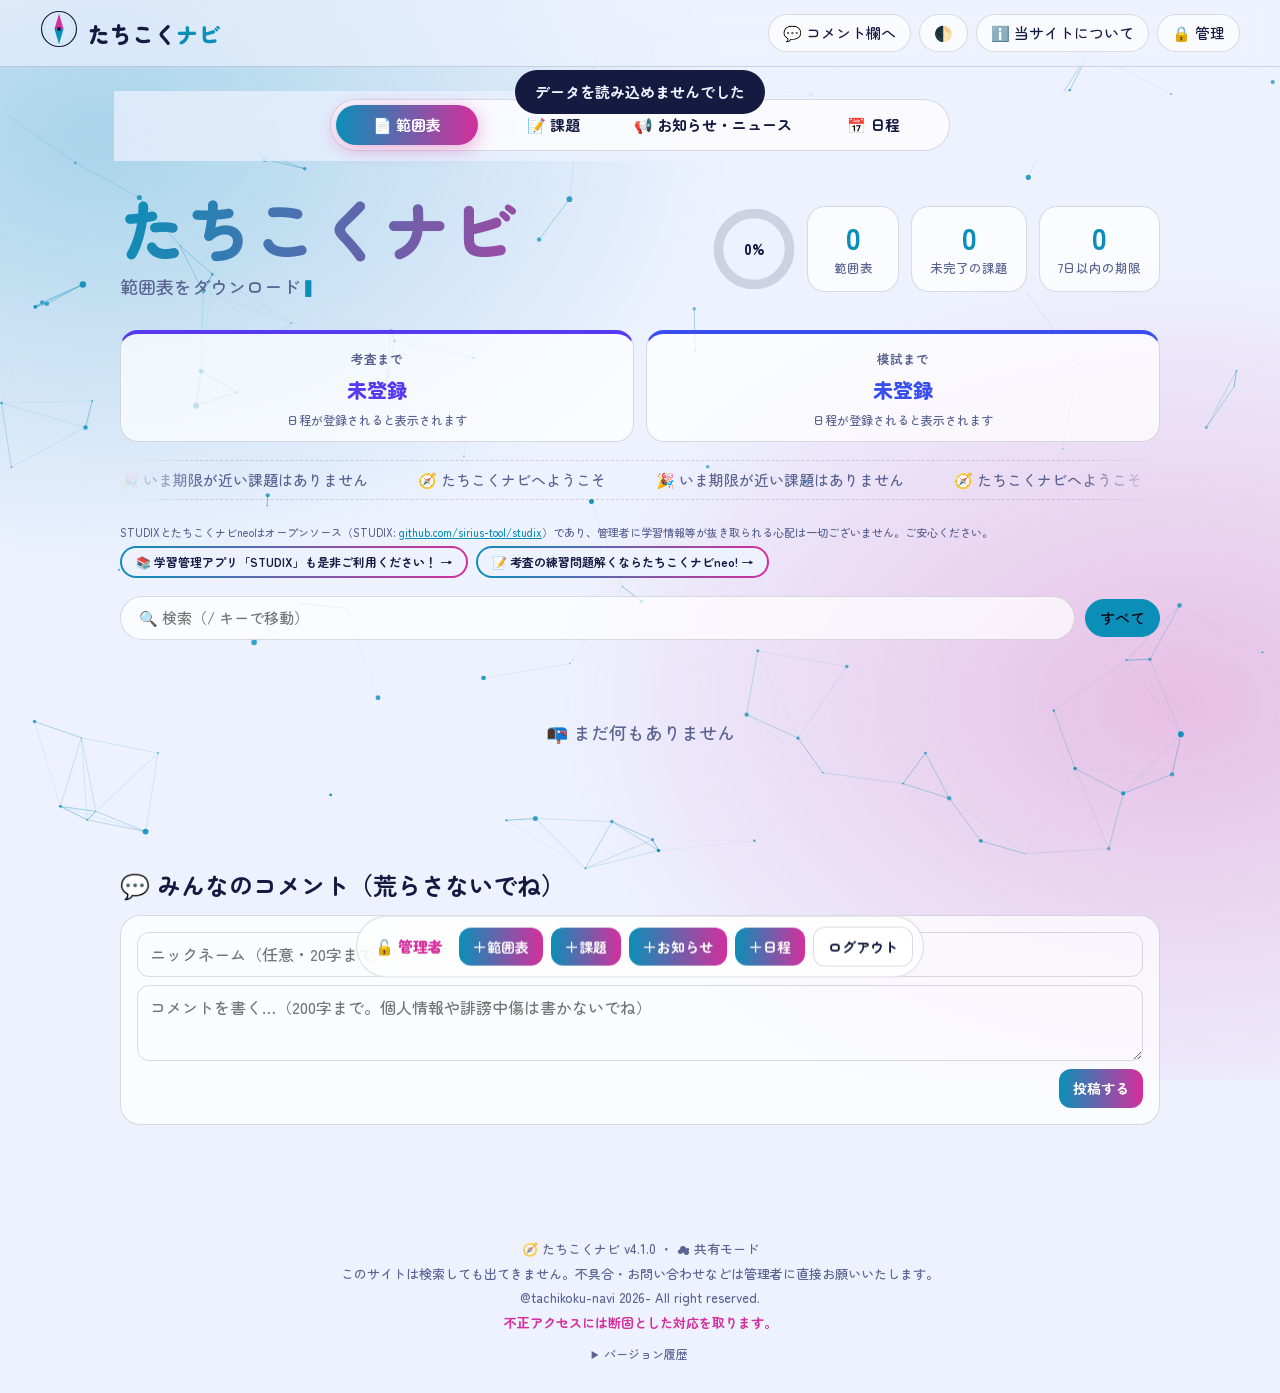
==== index.html @ 257b0177 "Enhance comment section with anti-spam functionality Updated comment section to include anti-spam fe" ====
<!DOCTYPE html>
<html lang="ja">
<head>
<meta charset="utf-8">
<meta name="viewport" content="width=device-width, initial-scale=1, viewport-fit=cover">
<title>たちこくナビ</title>
<meta name="robots" content="noindex,nofollow">
<link rel="icon" type="image/svg+xml" href="data:image/svg+xml,%3Csvg xmlns='http://www.w3.org/2000/svg' viewBox='0 0 100 100'%3E%3Crect width='100' height='100' rx='22' fill='%23060a1e'/%3E%3Ccircle cx='50' cy='50' r='34' fill='none' stroke='%235ee7ff' stroke-width='6'/%3E%3Cpath d='M50 16L63 50H37Z' fill='%23ff6bd6'/%3E%3Cpath d='M50 84L63 50H37Z' fill='%235ee7ff'/%3E%3Ccircle cx='50' cy='50' r='5' fill='%23ffffff'/%3E%3C/svg%3E">
<link rel="preconnect" href="https://fonts.googleapis.com">
<link rel="stylesheet" href="https://fonts.googleapis.com/css2?family=Zen+Maru+Gothic:wght@500;700;900&display=swap">
<style>
*{box-sizing:border-box;margin:0}
:root{--bg:#eef2ff;--fg:#151a40;--mut:#5a6392;--card:rgba(255,255,255,.72);--bd:rgba(21,26,64,.15);--a:#0b8fb8;--b:#d42f9c;--c:#b57d00;box-sizing:border-box;padding-top:env(safe-area-inset-top,0px);padding-bottom:env(safe-area-inset-bottom,0px)}
@media(prefers-color-scheme:dark){:root:not([data-theme="light"]){--bg:#060a1e;--fg:#e9edff;--mut:#9aa5d4;--card:rgba(255,255,255,.07);--bd:rgba(255,255,255,.15);--a:#5ee7ff;--b:#ff6bd6;--c:#ffd36b}}
:root[data-theme="dark"]{--bg:#060a1e;--fg:#e9edff;--mut:#9aa5d4;--card:rgba(255,255,255,.07);--bd:rgba(255,255,255,.15);--a:#5ee7ff;--b:#ff6bd6;--c:#ffd36b}
html{scroll-padding-top:env(safe-area-inset-top,0px);scroll-behavior:smooth}
body{background:var(--bg);color:var(--fg);font:500 15px/1.6 "Zen Maru Gothic","Hiragino Maru Gothic ProN","Yu Gothic",Meiryo,sans-serif;overflow-x:hidden}
body::before{content:"";position:fixed;inset:0 0 auto;height:env(safe-area-inset-top,0px);z-index:40;background:var(--bg)}
#bg{position:fixed;inset:0;z-index:-1;pointer-events:none}
.au{position:fixed;inset:-20%;z-index:-2;background:radial-gradient(35% 35% at 20% 25%,color-mix(in srgb,var(--a) 30%,transparent),transparent),radial-gradient(35% 35% at 80% 70%,color-mix(in srgb,var(--b) 26%,transparent),transparent);animation:au 20s ease-in-out infinite alternate}
@keyframes au{to{transform:rotate(25deg) scale(1.2)}}
.rb main,.rb .au,.rb #bg{animation:hr 3s linear infinite}
@keyframes hr{to{filter:hue-rotate(360deg)}}
#splash{position:fixed;inset:0;z-index:99;background:var(--bg);display:grid;place-content:center;justify-items:center;gap:12px;transition:transform .9s cubic-bezier(.7,0,.2,1),opacity .9s}
#splash.out{transform:translateY(-100%);opacity:0}
#splash svg{width:110px;animation:sp 2.4s ease-in-out infinite}
@keyframes sp{50%{transform:rotate(200deg) scale(1.15)}}
#splash b{font-size:30px;letter-spacing:.2em;color:var(--a)}
svg .nb{fill:var(--b)}svg .na{fill:var(--a)}svg{color:var(--fg)}
.nd{transform-origin:50px 50px}
header{position:sticky;top:env(safe-area-inset-top,0px);z-index:30;display:flex;justify-content:space-between;align-items:center;padding:10px clamp(14px,4vw,40px);backdrop-filter:blur(14px);background:color-mix(in srgb,var(--bg) 60%,transparent);border-bottom:1px solid var(--bd)}
.logo{display:flex;align-items:center;gap:10px;font-size:22px;font-weight:900;cursor:pointer;user-select:none}
.logo svg{width:38px}.logo em{font-style:normal;color:var(--a)}
button{font:inherit;color:inherit;cursor:pointer}
.hb{display:flex;gap:8px}
.hb button,.tabs button,.chip{background:var(--card);border:1px solid var(--bd);border-radius:99px;padding:6px 14px;transition:.2s}
.hb button:hover,.chip:hover{transform:translateY(-2px);border-color:var(--a)}
main{max-width:1100px;margin:0 auto;padding:24px clamp(14px,4vw,30px) 80px}
.hero{display:grid;grid-template-columns:1fr auto;gap:24px;align-items:center;padding:30px 0 16px}
@media(max-width:720px){.hero{grid-template-columns:1fr}}
h1{font-size:clamp(34px,7vw,66px);line-height:1.1;font-weight:900;background:linear-gradient(100deg,var(--a),var(--b),var(--c),var(--a));background-size:300% 100%;-webkit-background-clip:text;background-clip:text;color:transparent;animation:sh 6s linear infinite}
@keyframes sh{to{background-position:-300% 0}}
.tw{min-height:2em;font-size:18px;color:var(--mut);margin-top:8px}
.tw::after{content:"▍";color:var(--a);animation:bl 1s steps(2) infinite}
@keyframes bl{50%{opacity:0}}
.stats{display:flex;gap:12px;align-items:center;flex-wrap:wrap}
.st{background:var(--card);border:1px solid var(--bd);border-radius:18px;padding:12px 18px;text-align:center;min-width:92px}
.st b{display:block;font-size:30px;line-height:1.2;color:var(--a)}.st small{color:var(--mut)}
.ring{position:relative;width:82px;height:82px}.ring svg{width:82px;transform:rotate(-90deg)}
.ring circle{fill:none;stroke-width:7;stroke-linecap:round}
.ring .t{stroke:var(--bd)}.ring .v{stroke:var(--b);stroke-dasharray:163.4;transition:stroke-dashoffset 1.2s}
.ring span{position:absolute;inset:0;display:grid;place-items:center;font-weight:900}
.tkw{overflow:hidden;border-block:1px dashed var(--bd);margin:12px 0 24px;mask:linear-gradient(90deg,transparent,#000 8%,#000 92%,transparent)}
.tk{display:flex;width:max-content;gap:50px;padding:7px 0;animation:mq 34s linear infinite;color:var(--mut)}
.tkw:hover .tk{animation-play-state:paused}
@keyframes mq{to{transform:translateX(-50%)}}
.tabs{position:relative;display:flex;width:100%;max-width:620px;gap:4px;padding:5px;background:var(--card);border:1px solid var(--bd);border-radius:99px}
.tabs button{border:0;background:none;position:relative;z-index:1;font-weight:700;flex:1;white-space:nowrap;padding:8px 6px}
.tabs button.on{color:#fff}
#ind{position:absolute;top:5px;bottom:5px;border-radius:99px;background:linear-gradient(90deg,var(--a),var(--b));transition:.4s cubic-bezier(.3,1.4,.5,1);box-shadow:0 4px 18px color-mix(in srgb,var(--b) 40%,transparent)}
.tools{display:flex;flex-wrap:wrap;gap:10px;align-items:center;margin:18px 0}
#q{flex:1 1 220px;background:var(--card);border:1px solid var(--bd);border-radius:99px;padding:9px 18px;color:var(--fg);font:inherit;outline:0}
#q:focus,input:focus,select:focus,textarea:focus{border-color:var(--a);box-shadow:0 0 0 3px color-mix(in srgb,var(--a) 25%,transparent)}
.chip.on{background:var(--a);color:#001;border-color:var(--a)}
.grid{display:grid;grid-template-columns:repeat(auto-fill,minmax(min(285px,100%),1fr));gap:18px;perspective:1100px}
.card{position:relative;overflow:hidden;padding:20px;border-radius:20px;background:var(--card);border:1px solid var(--bd);border-top:4px solid hsl(var(--h) 85% 58%);backdrop-filter:blur(14px);opacity:0;transform:rotateX(var(--rx,0)) rotateY(var(--ry,0));transition:transform .15s,translate .25s,scale .25s,box-shadow .3s;display:flex;flex-direction:column;gap:6px}
.card.in{opacity:1;animation:rv .6s calc(var(--i)*60ms) backwards}.card.sx{animation:none}
@keyframes rv{from{opacity:0;translate:0 34px}}
.card:hover{translate:0 -10px;scale:1.03;z-index:3;box-shadow:0 22px 50px color-mix(in srgb,hsl(var(--h) 85% 58%) 40%,transparent)}
.card::after{content:"";position:absolute;inset:0;pointer-events:none;opacity:0;transition:.3s;background:radial-gradient(240px at var(--mx,50%) var(--my,0),color-mix(in srgb,hsl(var(--h) 90% 62%) 30%,transparent),transparent)}
.card:hover::after{opacity:1}
.badge{align-self:flex-start;background:hsl(var(--h) 85% 58%);color:#000;font-weight:900;border-radius:99px;padding:2px 12px;font-size:13px}
.card h3{font-size:19px;line-height:1.35}
.card p{color:var(--mut);font-size:14px}.card small{color:var(--mut);opacity:.8}
.ac,.adm{display:flex;gap:8px;margin-top:auto;padding-top:8px;flex-wrap:wrap}
.adm{display:none}.adm button{font-size:13px}
.adm-on .adm{display:flex}
.btn,.ac a,.ac button,.adm button{background:linear-gradient(90deg,var(--a),var(--b));color:#fff;border:0;border-radius:12px;padding:8px 14px;font-weight:700;text-decoration:none;transition:.2s;font-size:14px}
.btn:hover,.ac a:hover,.ac button:hover,.adm button:hover{transform:translateY(-2px) scale(1.04)}
.ac a,.btn.g,.adm button+button{background:var(--card);color:var(--fg);border:1px solid var(--bd)}
.bar{height:6px;border-radius:9px;background:var(--bd);overflow:hidden;margin-top:4px}
.bar i{display:block;height:100%;width:var(--w);background:linear-gradient(90deg,var(--a),var(--b));animation:gw 1.3s both}
@keyframes gw{from{width:0}}
.cd{font-weight:900;font-size:22px}
.over{filter:grayscale(.6)}.over .cd{color:var(--mut)}
.hot .cd{color:var(--b)}.card.in.hot{animation:rv .6s calc(var(--i)*60ms) backwards,pl 1.6s infinite}.card.sx.hot{animation:pl 1.6s infinite}
@keyframes pl{50%{box-shadow:0 0 0 7px color-mix(in srgb,var(--b) 25%,transparent)}}
.dn h3{text-decoration:line-through;opacity:.6}
.ck{display:flex;gap:8px;align-items:center;cursor:pointer;font-weight:700}
.ck input{accent-color:var(--a);width:18px;height:18px}
.empty{grid-column:1/-1;text-align:center;padding:60px 10px;color:var(--mut);font-size:18px}
footer{text-align:center;color:var(--mut);padding:30px 14px calc(30px + env(safe-area-inset-bottom,0px));font-size:13px}
#fab{position:fixed;left:50%;bottom:calc(16px + env(safe-area-inset-bottom,0px));translate:-50% 150%;z-index:35;display:flex;gap:8px;padding:10px;border-radius:99px;background:var(--card);backdrop-filter:blur(16px);border:1px solid var(--bd);transition:translate .5s cubic-bezier(.3,1.5,.5,1);align-items:center}
.adm-on #fab{translate:-50% 0}
#fab span{padding:0 8px;font-weight:900;color:var(--b)}
.md{position:fixed;inset:0;z-index:60;display:grid;place-items:center;padding:14px;background:rgba(0,0,0,.55);backdrop-filter:blur(6px)}
.md[hidden]{display:none}
.box{width:min(470px,100%);max-height:92vh;overflow:auto;background:var(--bg);border:1px solid var(--bd);border-radius:24px;padding:24px;display:grid;gap:12px;animation:pop .4s cubic-bezier(.2,1.5,.4,1)}
@keyframes pop{from{scale:.6;opacity:0}}
.shake{animation:sk .4s}
@keyframes sk{20%,60%{translate:-10px}40%,80%{translate:10px}}
.box label{display:grid;gap:3px;font-weight:700;font-size:13px}
.box input,.box select,.box textarea{background:var(--card);color:var(--fg);border:1px solid var(--bd);border-radius:12px;padding:9px 12px;font:inherit;outline:0}
.box textarea{min-height:70px}.row{display:flex;gap:8px}
#toast{position:fixed;top:calc(70px + env(safe-area-inset-top,0px));left:50%;translate:-50% -30px;opacity:0;z-index:80;background:var(--fg);color:var(--bg);padding:10px 20px;border-radius:99px;font-weight:700;transition:.4s;pointer-events:none;max-width:90vw;text-align:center}
#toast.on{translate:-50% 0;opacity:1}
.st{transition:.25s}.st:hover{translate:0 -8px;scale:1.06;box-shadow:0 12px 28px color-mix(in srgb,var(--a) 30%,transparent)}
.badge{transition:.25s}.card:hover .badge{scale:1.12;rotate:-3deg}
.card h3{transition:.25s}.card:hover h3{color:hsl(var(--h) 85% 60%);translate:3px 0}
.logo{transition:.3s}.logo:hover{scale:1.06;filter:drop-shadow(0 6px 10px color-mix(in srgb,var(--a) 50%,transparent))}
.tk span{display:inline-block;transition:.2s}.tk span:hover{color:var(--fg);scale:1.1}
.hb button:hover,.chip:hover{box-shadow:0 8px 20px color-mix(in srgb,var(--a) 28%,transparent)}
.nbn .chip{display:inline-flex;gap:8px;align-items:center;max-width:100%;overflow:hidden;white-space:nowrap;text-overflow:ellipsis;border-color:var(--b);animation:bn 2.4s infinite}
@keyframes bn{50%{box-shadow:0 0 0 6px color-mix(in srgb,var(--b) 22%,transparent)}}
.pwi{-webkit-text-security:disc;text-security:disc}
.box input,.box select,.box textarea{font-size:16px}
footer p{margin:4px 0}
.osn{font-size:11px;color:var(--mut);margin:0 0 6px;line-height:1.5}.osn a{color:var(--a)}
.sbnrow{display:flex;flex-wrap:wrap;gap:8px}
#totop{position:fixed;right:16px;bottom:calc(16px + env(safe-area-inset-bottom,0px));z-index:35;width:44px;height:44px;border-radius:99px;border:1px solid var(--bd);background:var(--card);backdrop-filter:blur(14px);color:var(--fg);font-size:18px;box-shadow:0 8px 20px rgba(0,0,0,.18);transition:.25s;opacity:0;translate:0 10px;pointer-events:none}
#totop.show{opacity:1;translate:0 0;pointer-events:auto}
#totop:hover{translate:0 -4px;scale:1.08}
.adm-on #totop{bottom:calc(76px + env(safe-area-inset-bottom,0px))}
.vh{margin-top:10px;font-size:12px;color:var(--mut)}
.vh summary{cursor:pointer;user-select:none}
.vh ul{list-style:none;padding:0;margin:6px 0 0;display:inline-flex;flex-direction:column;gap:2px}
.tbw{position:sticky;top:calc(var(--hh,60px) + env(safe-area-inset-top,0px));z-index:25;display:flex;justify-content:center;padding:8px 6px 10px;margin:0 -6px;backdrop-filter:blur(12px);background:color-mix(in srgb,var(--bg) 72%,transparent)}
.cdn{display:grid;grid-template-columns:repeat(auto-fit,minmax(150px,1fr));gap:12px;margin:6px 0 18px}
.cdc{background:var(--card);border:1px solid var(--bd);border-top:4px solid hsl(var(--h) 85% 58%);border-radius:18px;padding:12px 14px;text-align:center;transition:.25s;min-width:0}
.cdc:hover{translate:0 -8px;scale:1.04;box-shadow:0 14px 32px color-mix(in srgb,hsl(var(--h) 85% 58%) 35%,transparent)}
.cdc small{color:var(--mut);font-weight:700}.cdc p{font-size:12px;color:var(--mut);overflow-wrap:anywhere}
.cdc .n{font-size:clamp(32px,9vw,46px);font-weight:900;line-height:1.15;color:hsl(var(--h) 85% 58%)}.cdc .n i{font-style:normal;font-size:.4em;margin-left:2px;color:var(--fg)}
.cdc.soon{animation:pl 1.6s infinite}
.card{min-width:0;overflow-wrap:anywhere}
.fg{grid-template-columns:repeat(auto-fill,minmax(min(240px,100%),1fr))}
@media(max-width:560px){
body{font-size:14px}
header{flex-wrap:wrap;gap:6px;padding:8px 12px}.logo{font-size:19px}.logo svg{width:32px}
.hb{gap:6px}.hb button{padding:5px 10px;font-size:12px}
main{padding:10px 12px 90px}
.hero{padding:14px 0 6px;gap:12px}.tw{font-size:15px}
.stats{gap:8px}.st{padding:8px 10px;min-width:0;flex:1}.st b{font-size:22px}.ring{width:64px;height:64px}.ring svg{width:64px}
.tabs button{font-size:12px;padding:8px 2px}.tabs .x{display:none}
.sbn{white-space:normal;text-align:center}
.card{padding:16px}.ci.rp{margin-left:14px}.box{padding:18px}
#fab{width:calc(100% - 20px);flex-wrap:wrap;justify-content:center;border-radius:22px;gap:6px}#fab span{width:100%;text-align:center}#fab .btn{padding:6px 10px;font-size:13px}
.adm-on main{padding-bottom:190px}
}
.hb{flex-wrap:wrap;justify-content:flex-end}
.sbw{margin-bottom:14px}.sbn{display:inline-flex;align-items:center;gap:6px;font-size:12px;font-weight:700;padding:4px 14px;border-radius:99px;text-decoration:none;color:var(--fg);background:linear-gradient(var(--bg),var(--bg)) padding-box,linear-gradient(90deg,var(--a),var(--b),var(--c),var(--a)) border-box;background-size:auto,300% 100%;border:2px solid transparent;animation:sh 5s linear infinite;transition:.25s}.sbn:hover{translate:0 -4px;scale:1.05;box-shadow:0 10px 24px color-mix(in srgb,var(--b) 35%,transparent)}
#cm{margin-top:60px}#cm h2{font-size:24px;margin-bottom:10px}
.cmf{display:grid;gap:8px;background:var(--card);border:1px solid var(--bd);border-radius:20px;padding:16px}
.cmf input,.cmf textarea{background:transparent;color:var(--fg);border:1px solid var(--bd);border-radius:12px;padding:9px 12px;font:inherit;font-size:16px;outline:0;min-height:44px}.cmf textarea{min-height:76px;resize:vertical}.cmf .btn{justify-self:end}
.ci{background:var(--card);border:1px solid var(--bd);border-radius:16px;padding:12px 16px;margin-top:10px;transition:.25s}.ci:hover{translate:5px -3px;box-shadow:0 10px 26px color-mix(in srgb,var(--a) 25%,transparent)}.ci p{margin:4px 0;word-break:break-word}.ci small{color:var(--mut)}
.cx{display:none;background:none;border:1px solid var(--bd);border-radius:10px;padding:2px 10px;font-size:12px;color:var(--mut)}.adm-on .cx,.cx.own{display:inline-block}.cx:hover{border-color:var(--b);color:var(--b)}
[hidden]{display:none!important}
.ci.pin{border-color:var(--b);box-shadow:0 0 0 2px color-mix(in srgb,var(--b) 20%,transparent)}.ipt{color:var(--mut);font-size:11px}
.ci.rp{margin-left:28px;border-left:3px solid var(--a)}.vf{color:var(--a);font-weight:700;font-size:12px;border:1px solid var(--a);border-radius:99px;padding:0 8px;margin-left:6px}
.rpb{display:flex;justify-content:space-between;align-items:center;gap:8px;background:color-mix(in srgb,var(--a) 14%,transparent);border-radius:12px;padding:6px 12px;font-size:13px}
.lk{background:none;border:1px solid var(--bd);border-radius:99px;padding:2px 12px;font-size:13px;transition:.2s}#fp.lk{border:0;text-decoration:underline;color:var(--mut)}.lk:hover{translate:0 -3px;scale:1.1;border-color:var(--a)}.lk.on{background:var(--a);color:#001;border-color:var(--a)}.lk:active{scale:.9}
.pg h2{margin:30px 0 8px;font-size:22px;border-left:5px solid var(--a);padding-left:12px}.pg p,.pg li{color:var(--mut);margin:6px 0}.pg ul{padding-left:22px}.pg .lead{font-size:17px;color:var(--fg)}
.fg{display:grid;grid-template-columns:repeat(auto-fill,minmax(240px,1fr));gap:14px;margin-top:14px}.fc{background:var(--card);border:1px solid var(--bd);border-radius:18px;padding:16px;transition:.25s}.fc:hover{translate:0 -8px;scale:1.03;box-shadow:0 16px 36px color-mix(in srgb,var(--b) 30%,transparent)}.fc b{font-size:17px}
</style>
</head>
<body>
<!-- admax -->
<script src="https://adm.shinobi.jp/s/07074144279ef4dc8eccf810c9cf9d9e"></script>
<!-- admax -->
<div class="au"></div><canvas id="bg"></canvas>
<div id="splash"><div id="sc"></div><b>たちこくナビ</b><small id="sp">0%</small></div>
<header>
  <div class="logo" id="logo"><span class="lg"></span><span>たちこく<em>ナビ</em></span></div>
  <div class="hb"><button id="cmj" title="コメント欄へ移動">💬 コメント欄へ</button><button id="th" title="テーマ切替">🌓</button><button id="abt">ℹ️ 当サイトについて</button><button id="lock">🔒 管理</button></div>
</header>
<main id="home">
  <div class="tbw"><nav class="tabs" id="tabs"><i id="ind"></i><button class="on" data-t="ranges">📄 範囲表</button><button data-t="tasks">📝 課題</button><button data-t="news">📢 お知らせ<span class="x">・ニュース</span></button><button data-t="events">📅 日程</button></nav></div>
  <section class="hero">
    <div><h1>たちこくナビ</h1><p class="tw" id="tw"></p></div>
    <div class="stats">
      <div class="ring"><svg viewBox="0 0 60 60"><circle class="t" cx="30" cy="30" r="26"/><circle class="v" id="rv" cx="30" cy="30" r="26" stroke-dashoffset="163.4"/></svg><span id="rp">0%</span></div>
      <div class="st"><b id="s1">0</b><small>範囲表</small></div>
      <div class="st"><b id="s2">0</b><small>未完了の課題</small></div>
      <div class="st"><b id="s3">0</b><small>7日以内の期限</small></div>
    </div>
  </section>
  <section class="cdn" id="cdn"></section>
  <div id="nb" class="nbn"></div>
  <div class="tkw"><div class="tk" id="tk"></div></div>
  <div class="sbw"><p class="osn">STUDIXとたちこくナビneoはオープンソース（STUDIX: <a href="https://github.com/sirius-tool/studix" target="_blank" rel="noopener">github.com/sirius-tool/studix</a>）であり、管理者に学習情報等が抜き取られる心配は一切ございません。ご安心ください。</p><div class="sbnrow"><a class="sbn" href="https://sirius-tool.github.io/studix" target="_blank" rel="noopener">📚 学習管理アプリ「STUDIX」も是非ご利用ください！ →</a><a class="sbn" href="https://sirius-tool.github.io/tknavi-neo" target="_blank" rel="noopener">📝 考査の練習問題解くならたちこくナビneo! →</a></div></div>
    <div class="tools"><input id="q" placeholder="🔍 検索（/ キーで移動）"><div id="chips" style="display:contents"></div></div>
  <div class="grid" id="grid"></div>
<section id="cm"><h2>💬 みんなのコメント（荒らさないでね）</h2><div class="cmf"><div id="rpl" class="rpb" hidden></div><input id="hp" tabindex="-1" autocomplete="off" aria-hidden="true" style="position:absolute;left:-9999px;height:0;opacity:0"><input id="cn" maxlength="20" placeholder="ニックネーム（任意・20字まで）"><textarea id="ct" maxlength="200" placeholder="コメントを書く…（200字まで。個人情報や誹謗中傷は書かないでね）"></textarea><button class="btn" id="cs">投稿する</button></div><div id="cl"></div></section>
</main>
<main id="ab" class="pg" hidden>
  <h1 style="font-size:clamp(30px,6vw,52px);padding:24px 0 6px">当サイトについて</h1>
  <p class="lead">「たちこくナビ」は、学校生活でいちばん探しやすい情報――テストの範囲表、提出期限の近い課題、大切なお知らせ――を、ひとつの場所にあつめたナビゲーションサイトです。「あれ、範囲表どこだっけ？」「この課題、いつまでだっけ？」という無駄な探し物の時間をなくして、勉強に向き合う時間を増やすことが目的です。ぜひたくさん使ってください。</p>
  <h2>できること</h2>
  <div class="fg">
    <div class="fc"><b>📄 範囲表</b><p>どの考査（例：2学期期末考査）のものかが一目でわかる形で、範囲表のPDFをダウンロード・閲覧できます。試験日や備考も確認できます。</p></div>
    <div class="fc"><b>📝 課題</b><p>教科・期限・内容を一覧で確認。「あと何日」がカウントダウンされ、期限が近いものは赤く光って知らせます。終わったら「完了」にチェックすれば、達成率リングが伸びます。</p></div>
    <div class="fc"><b>📢 お知らせ・ニュース</b><p>行事の変更や重要な連絡を掲載します。ピン留めされたお知らせは先頭に表示され、最新の1件はトップにも顔を出します。</p></div>
    <div class="fc"><b>💬 コメント</b><p>ページ下部のコメント欄で、感想や要望を気軽に書き込めます。不適切なコメントは管理者が削除します。👍で共感も伝えられます。荒らしコメント対策機能追加しました。</p></div>
    <div class="fc"><b>📅 日程カウントダウン</b><p>考査や模試の日程を登録すると、「考査まであと◯日」「模試まであと◯日」がトップに表示されます。</p></div>
    <div class="fc"><b>🔍 検索と絞り込み</b><p>キーワード検索と、考査・教科ごとの絞り込みができます。「/」キーを押すとすぐ検索欄に移動できます。</p></div>
    <div class="fc"><b>🌓 見た目の切替</b><p>ダークモードとライトモードをボタンひとつで切り替えられます。こっそり隠し機能もあるかも？</p></div>
  </div>
  <h2>このサイトについて</h2>
  <p>プリントの紛失、連絡の見落とし、クラスごとに情報がバラバラになること――学校生活でよくある困りごとを、スマホやパソコンからいつでも確認できる形で解決します。</p>
  <h2>情報の更新について</h2>
  <p>範囲表・課題・お知らせの登録と更新は、管理者が管理者画面から行います。内容はできるだけ正確に保つよう努めていますが、実際の発表と異なる場合は、学校からの案内や先生の指示を優先してください。</p>
  <p>「完了」のチェック状況は、あなたの端末のブラウザにだけ保存され、他の人には見えません。</p>
  <h2>ご利用にあたってのお願い</h2>
  <ul>
    <li>コメント欄に、氏名・連絡先・パスワードなどの個人情報を書かないでください。</li>
    <li>他の人を傷つける言葉や、スパム・宣伝の投稿は禁止です。管理者が削除することがあります。</li>
    <li>資料のダウンロードは、個人の学習目的でお使いください。無断での再配布はご遠慮ください。</li>
    <li>このサイトは検索しても出てきません。リンクを知っている人だけが使えるサイトです。</li>
  <li>不正アクセス対策のため、コメント投稿時のIPアドレスを、管理者だけが見られる形で記録しています。不正アクセスには断固とした対応を取ります。</li>
  </ul>
  <h2>お問い合わせ</h2>
  <p>不具合やご要望は、管理者に直接お伝えください。コメント欄への書き込みでも、意見を受け付けています。</p>
  <h2>おすすめ：STUDIX・たちこくナビneo</h2>
  <p>学習管理アプリ「STUDIX」と、考査の練習問題が解ける「たちこくナビneo」も、あわせてどうぞ。</p>
  <div class="sbw"><p class="osn">STUDIXとたちこくナビneoはオープンソース（STUDIX: <a href="https://github.com/sirius-tool/studix" target="_blank" rel="noopener">github.com/sirius-tool/studix</a>）であり、管理者に学習情報等が抜き取られる心配は一切ございません。ご安心ください。</p><div class="sbnrow"><a class="sbn" href="https://sirius-tool.github.io/studix" target="_blank" rel="noopener">📚 STUDIXを開く →</a><a class="sbn" href="https://sirius-tool.github.io/tknavi-neo" target="_blank" rel="noopener">📝 たちこくナビneoを開く →</a></div></div>
  <p style="margin-top:26px"><a class="btn" href="#home" style="display:inline-block;text-decoration:none">← ホームへ戻る</a></p>
</main>
<footer><p id="ft"></p><p>このサイトは検索しても出てきません。不具合・お問い合わせなどは管理者に直接お願いいたします。</p><p>@tachikoku-navi 2026- All right reserved.</p><p style="font-weight:700;color:var(--b)">不正アクセスには断固とした対応を取ります。</p>
  <!-- admax -->
<script src="https://adm.shinobi.jp/s/07074144279ef4dc8eccf810c9cf9d9e"></script>
<!-- admax -->
<details class="vh"><summary>バージョン履歴</summary><ul>
<li>2026-11-26　v4.1.0</li>
<li>2026-11-26　v4.0.0</li>
<li>2026-11-25　v3.1.3</li>
<li>2026-11-21　v3.1.2</li>
<li>2026-11-20　v3.1.1</li>
<li>2026-11-20　v3.1.0</li>
<li>2026-11-20　v3.0.0</li>
<li>2026-11-19　v2.2.3</li>
<li>2026-11-19　v2.2.2</li>
<li>2026-11-19　v2.2.1</li>
<li>2026-11-19　v2.2.0</li>
<li>2026-11-19　v2.1.1</li>
<li>2026-11-18　v2.1.0</li>
<li>2026-11-18　v2.0.0</li>
<li>2026-11-18　v1.0.0</li>
</ul></details></footer>
<div id="fab"><span>🔓 管理者</span><button class="btn" data-add="ranges">＋範囲表</button><button class="btn" data-add="tasks">＋課題</button><button class="btn" data-add="news">＋お知らせ</button><button class="btn" data-add="events">＋日程</button><button class="btn g" id="out">ログアウト</button></div>
<div class="md" id="md" hidden><div class="box" id="bx"></div></div>
<div id="toast"></div>
<button id="totop" title="一番上に戻る">⬆</button>
<script>
/* ★★★ Supabase の設定（チャットの手順で取得した値を貼る）★★★ */
const SB_URL='https://lmsltsroicnapujzesio.supabase.co';              // 例: https://xxxxxxxx.supabase.co
const SB_KEY='sb_publishable_FZ6dmJtR4Ulc7Ozk4qz-_w_ZpSp_b6N';              // anon public キー
const ADMIN_EMAIL='admin@tachikoku-navi.example'; // 管理者として登録したメール
const SB=!!(SB_URL&&SB_KEY);
const $=s=>document.querySelector(s),E=s=>String(s??'').replace(/[&<>"']/g,c=>({'&':'&amp;','<':'&lt;','>':'&gt;','"':'&quot;',"'":'&#39;'}[c]));
const CP='<svg viewBox="0 0 100 100"><circle cx="50" cy="50" r="46" fill="none" stroke="currentColor" stroke-width="3"/><circle cx="50" cy="50" r="38" fill="none" stroke="currentColor" stroke-dasharray="2 6" opacity=".5"/><g class="nd"><path class="nb" d="M50 10L62 50H38Z"/><path class="na" d="M50 90L62 50H38Z"/></g><circle cx="50" cy="50" r="5" fill="currentColor"/></svg>';
$('#sc').innerHTML=CP;document.querySelector('.lg').innerHTML=CP;
const EX=['1学期中間考査','1学期期末考査','2学期中間考査','2学期期末考査','3学期期末考査','学年末考査','実力テスト','その他'];
const SJ=['国語','数学','英語','理科','社会','物理','化学','生物','地理','歴史','公民','情報','音楽','美術','保健体育','家庭','その他'];
const LS=k=>{try{return JSON.parse(localStorage.getItem(k))||[]}catch(e){return[]}},SV=(k,v)=>{try{localStorage.setItem(k,JSON.stringify(v));return 1}catch(e){return 0}};
const hue=s=>[...String(s)].reduce((a,c)=>a+c.charCodeAt(0)*47,0)%360;
let CMT=[],IPM={},lastP=0,CN=20,HM=false,RT=null,LKL=new Set(LS('tn_likes'));let S={ranges:[],tasks:[],news:[],events:[]},tab='ranges',flt='',AD=false,DN=new Set(LS('tn_done'));
const T0=()=>{const d=new Date();d.setHours(0,0,0,0);return d},dys=s=>Math.round((new Date(s+'T00:00')-T0())/864e5);
const fd=s=>typeof s=='number'?new Date(s).toLocaleDateString('ja-JP'):new Date(s+'T00:00').toLocaleDateString('ja-JP',{month:'long',day:'numeric',weekday:'short'});
let tt;const toast=m=>{const t=$('#toast');t.textContent=m;t.classList.add('on');clearTimeout(tt);tt=setTimeout(()=>t.classList.remove('on'),2600)};
/* ---- background: static stars (drawn once) + compass needle ---- */
const cv=$('#bg'),cx=cv.getContext('2d'),P=Array.from({length:140},()=>({x:Math.random(),y:Math.random(),z:Math.random()*.9+.1,r:Math.random()*1.6+.6}));let W,H,col='#5ee7ff';
function draw(){W=cv.width=innerWidth;H=cv.height=innerHeight;const n=Math.min(140,W*H/11000|0),S_=P.slice(0,n).map(p=>({...p,x:p.x*W,y:p.y*H}));cx.clearRect(0,0,W,H);cx.fillStyle=cx.strokeStyle=col;for(const p of S_){cx.globalAlpha=.45+.5*p.z;cx.beginPath();cx.arc(p.x,p.y,p.r*(.6+p.z),0,6.3);cx.fill();for(const q of S_){const l=Math.hypot(p.x-q.x,p.y-q.y);if(l<105){cx.globalAlpha=(1-l/105)*.3;cx.beginPath();cx.moveTo(p.x,p.y);cx.lineTo(q.x,q.y);cx.stroke()}}}}
const upd=()=>{col=getComputedStyle(document.documentElement).getPropertyValue('--a').trim()||col;draw()};
upd();addEventListener('resize',()=>{draw();ind()});matchMedia('(prefers-color-scheme:dark)').addEventListener('change',()=>setTimeout(upd,60));
addEventListener('pointermove',e=>{const dx=e.clientX-innerWidth/2,dy=e.clientY-innerHeight/2;document.querySelectorAll('.nd').forEach(n=>n.style.transform='rotate('+(Math.atan2(dy,dx)*180/Math.PI+90)+'deg)')},{passive:true});
/* ---- splash / typewriter ---- */
let pc=0;const si=setInterval(()=>{pc+=Math.random()*9+3;if(pc>=100){pc=100;clearInterval(si);setTimeout(()=>{$('#splash').classList.add('out');setTimeout(()=>$('#splash').remove(),1000)},250)}$('#sp').textContent=(pc|0)+'%'},90);
const PH=['範囲表をダウンロード','課題の期限をチェック','テスト勉強、ここから出発','提出忘れ、ゼロへ。'];let pi=0,ci=0,dl_=0;
(function ty(){const s=PH[pi];ci+=dl_?-1:1;$('#tw').textContent=s.slice(0,ci);let t=dl_?30:85;if(!dl_&&ci==s.length){dl_=1;t=1500}else if(dl_&&!ci){dl_=0;pi=(pi+1)%PH.length;t=300}setTimeout(ty,t)})();
/* ---- data layer: Supabase (when configured) or this device only ---- */
let TOK=null;try{TOK=sessionStorage.getItem('tn_tok')}catch(e){}
const JH={'Content-Type':'application/json'};
const RQ=[],T_LOAD=Date.now();
function thr(){const n=Date.now();while(RQ.length&&n-RQ[0]>6e4)RQ.shift();if(RQ.length>=80){const e=new Error('rate limit');e.status=429;throw e}RQ.push(n)}
async function api(path,opt={}){thr();const r=await fetch(SB_URL+path,{...opt,headers:{apikey:SB_KEY,Authorization:'Bearer '+(TOK||SB_KEY),...(opt.headers||{})}});const t=await r.text();if(!r.ok){const e=new Error(t);e.status=r.status;throw e}return t?JSON.parse(t):null}
function fail(e,m){const t=(e&&e.message)||'';if(/rate limit/i.test(t))toast('⏳ アクセスが集中しています。少し待ってからお試しください');else if(/name reserved/i.test(t))toast('その名前は使えません');else if(/closed/i.test(t))toast('現在この機能は一時停止中です');else if(TOK&&e&&(e.status==401||e.status==403||/JWT|exp/i.test(t))){lo();toast('ログインの有効期限が切れました。もう一度ログインしてください')}else toast(m)}
async function load(first){
 if(!SB){S.ranges=LS('tn_ranges');S.tasks=LS('tn_tasks').filter(x=>!(dys(x.due)<=-3));SV('tn_tasks',S.tasks);S.news=LS('tn_news');S.events=LS('tn_events');CMT=LS('tn_comments');S.l=1;render(first);drawC();return}
 if(first)api('/rest/v1/rpc/purge_old_tasks',{method:'POST',headers:JH,body:'{}'}).catch(()=>{});
 try{const [a,b,c,ev,t]=await Promise.all([...['ranges','tasks','news'].map(x=>api('/rest/v1/'+x+'?select=*')),api('/rest/v1/events?select=*').catch(()=>[]),api('/rest/v1/comments?select=*&parent_id=is.null&order=pinned.desc,ts.desc&limit='+(CN+1)).catch(()=>api('/rest/v1/comments?select=*&parent_id=is.null&order=ts.desc&limit='+(CN+1)))]);HM=t.length>CN;const tp=t.slice(0,CN),rp=tp.length?await api('/rest/v1/comments?select=*&order=ts.asc&parent_id=in.('+tp.map(x=>x.id).join(',')+')'):[];S.ranges=a;S.tasks=b.filter(x=>!(dys(x.due)<=-3));if(AD&&TOK)b.filter(x=>dys(x.due)<=-3).forEach(x=>api('/rest/v1/tasks?id=eq.'+encodeURIComponent(x.id),{method:'DELETE'}).then(()=>delF(x.url)).catch(()=>{}));S.news=c;S.events=ev;CMT=[...tp,...rp];IPM={};if(AD&&TOK&&CMT.length){try{(await api('/rest/v1/comment_ips?select=comment_id,ip&comment_id=in.('+CMT.map(x=>x.id).join(',')+')')).forEach(x=>IPM[x.comment_id]=x.ip)}catch(e){}}S.l=1;render(first);drawC()}catch(e){S.l=1;render(first);toast('データを読み込めませんでした')}}
load(1);$('#ft').textContent='🧭 たちこくナビ v4.1.0 ・ '+(SB?'☁ 共有モード':'💾 デモモード（この端末のみ保存・Supabase未設定）');
if(SB)setInterval(()=>{if($('#md').hidden&&!document.hidden)load()},60000);
const delF=u=>{const p=(u||'').split('/public/files/')[1];if(p&&SB)api('/storage/v1/object/files/'+p,{method:'DELETE'}).catch(()=>{})};
async function save(t,o,file){
 if(file){if(SB){const p=o.id+'_'+Date.now().toString(36)+'.pdf';await api('/storage/v1/object/files/'+p,{method:'POST',headers:{'Content-Type':file.type||'application/pdf','x-upsert':'true'},body:file});delF(o.url);o.url=SB_URL+'/storage/v1/object/public/files/'+p}else o.url=await new Promise((ok,ng)=>{const f=new FileReader;f.onload=()=>ok(f.result);f.onerror=ng;f.readAsDataURL(file)});o.fn=file.name}
 if(SB){await api('/rest/v1/'+t,{method:'POST',headers:{...JH,Prefer:'resolution=merge-duplicates,return=minimal'},body:JSON.stringify(o)});await load()}else{S[t]=S[t].filter(x=>x.id!=o.id).concat(o);if(!SV('tn_'+t,S[t]))throw 0;render()}}
async function rm(t,o){try{if(SB){await api('/rest/v1/'+t+'?id=eq.'+encodeURIComponent(o.id),{method:'DELETE'});delF(o.url);await load()}else{S[t]=S[t].filter(x=>x.id!=o.id);SV('tn_'+t,S[t]);render()}toast('🗑 削除しました')}catch(e){fail(e,'削除できませんでした')}}
async function dl(o){try{const b=await (await fetch(o.url)).blob(),a=document.createElement('a');a.href=URL.createObjectURL(b);a.download=o.fn||'file.pdf';a.click();setTimeout(()=>URL.revokeObjectURL(a.href),5000);toast('⬇ 保存しました')}catch(e){window.open(o.url,'_blank')}}
/* ---- render ---- */
function drawCD(){const up=S.events.filter(x=>x.date&&dys(x.end_date||x.date)>=0).sort((a,b)=>a.date<b.date?-1:1),pk=['考査','模試'].map(k=>[k,up.find(x=>x.kind==k)]),ot=up.find(x=>x.kind!='考査'&&x.kind!='模試');if(ot)pk.push([ot.kind,ot]);
$('#cdn').innerHTML=pk.map(([k,x])=>{if(!x)return`<div class="cdc" style="--h:${hue(k)}"><small>${E(k)}まで</small><div class="n" style="font-size:20px;line-height:2">未登録</div><p>日程が登録されると表示されます</p></div>`;const d=dys(x.date),run=d<=0;return`<div class="cdc${!run&&d<=7?' soon':''}" style="--h:${hue(k)}"><small>${E(k)}${run?'':'まで あと'}</small><div class="n">${run?(d==0?'今日！':'実施中！'):'<span class="cn" data-n="'+d+'">0</span><i>日</i>'}</div><p>${E(x.title)}<br>${fd(x.date)}${x.end_date&&x.end_date!=x.date?' 〜':''}</p></div>`}).join('');document.querySelectorAll('.cn').forEach(e=>cnt(e,+e.dataset.n))}
function cnt(el,n){const f=+el.textContent||0,s=performance.now();(function u(t){const k=Math.min(1,(t-s)/700);el.textContent=Math.round(f+(n-f)*k);if(k<1)requestAnimationFrame(u)})(s)}
function card(x,i,a){const R=tab=='ranges',N=tab=='news',V=tab=='events',h=hue(V?x.kind:N?x.cat:R?x.exam:x.subject),pre=`<article class="card${a?'':' in sx'}" style="--h:${h};--i:${i}" data-id="${x.id}">`;
const fl=`<div class="ac">${x.url?`<button data-dl="${x.id}">⬇ ダウンロード</button><a href="${E(x.url)}" target="_blank" rel="noopener">👁 開く</a>`:''}</div><div class="adm"><button data-ed="${x.id}">✏️ 編集</button><button data-del="${x.id}">🗑 削除</button></div>`;
if(V){const d=dys(x.date),de=dys(x.end_date||x.date),lb=d>0?`あと${d}日`:de>=0?(d==0&&de==0?'今日！':'実施中！'):'終了';return pre.replace('class="card','class="card'+(de<0?' over':d>=0&&d<=7?' hot':''))+`<span class="badge">${E(x.kind)}</span><h3>${E(x.title)}</h3><div class="cd">⏳ ${lb}</div><p>📅 ${fd(x.date)}${x.end_date&&x.end_date!=x.date?' 〜 '+fd(x.end_date):''}</p>${x.note?`<p>${E(x.note)}</p>`:''}`+fl+'</article>'}
if(N)return pre+`<span class="badge">${x.pin?'📌 ':''}${E(x.cat)}</span><h3>${E(x.title)}</h3><p style="white-space:pre-wrap">${E(x.detail)}</p><small>🗓 ${fd(x.date)}</small>`+fl+'</article>';
if(R)return pre+`<span class="badge">${E(x.exam)}</span><h3>${E(x.title)}</h3>${x.date?`<p>🗓 試験日：${fd(x.date)}</p>`:''}${x.note?`<p>${E(x.note)}</p>`:''}<small>更新：${fd(x.updated||0)}</small>${fl}</article>`;
const d=dys(x.due),dn=DN.has(x.id),lb=d<0?`${-d}日超過`:d==0?'今日まで！':d==1?'明日まで':`あと${d}日`;
return pre.replace('class="card','class="card'+(dn?' dn':d<0?' over':d<=1?' hot':'')).replace('class="card',`class="card`)+`<span class="badge">${E(x.subject)}</span><h3>${E(x.title)}</h3><div class="cd">⏳ ${lb}</div>${d<0?`<small>🗑 ${3+d}日後に自動削除されます</small>`:''}<div class="bar"><i style="--w:${Math.max(4,Math.min(100,100-d/14*100))}%"></i></div><p>📅 期限：${fd(x.due)}</p>${x.detail?`<p>${E(x.detail)}</p>`:''}<label class="ck"><input type="checkbox" data-ck="${x.id}" ${dn?'checked':''}>完了した</label>${fl}</article>`}
function render(a){const R=tab=='ranges',k=x=>tab=='events'?x.kind:tab=='news'?x.cat:R?x.exam:x.subject,all=S[tab],q=$('#q').value.trim().toLowerCase();
if(flt&&!all.some(x=>k(x)==flt))flt='';
$('#chips').innerHTML=['',...new Set(all.map(k))].map(c=>`<button class="chip${c==flt?' on':''}" data-f="${E(c)}">${c?E(c):'すべて'}</button>`).join('');
let l=all.filter(x=>(!flt||k(x)==flt)&&[x.title,x.exam,x.subject,x.note,x.detail,x.kind,x.cat].join(' ').toLowerCase().includes(q));
l.sort(tab=='events'?(x,y)=>{const a=dys(x.end_date||x.date)<0,b=dys(y.end_date||y.date)<0;return a!=b?a-b:a?(y.date>x.date?1:-1):(x.date<y.date?-1:1)}:tab=='news'?(x,y)=>(!!y.pin-!!x.pin)||(y.date>x.date?1:y.date<x.date?-1:0):R?(x,y)=>(y.updated||0)-(x.updated||0):(x,y)=>{const a=dys(x.due)<0,b=dys(y.due)<0;return a!=b?a-b:a?(y.due>x.due?1:-1):(x.due<y.due?-1:1)});
$('#grid').innerHTML=l.length?l.map((x,i)=>card(x,i,a)).join(''):`<div class="empty">${S.l||!SB?'📭 まだ何もありません':'🛰 読み込み中…'}</div>`;
if(a){const io=new IntersectionObserver(es=>es.forEach(e=>{if(e.isIntersecting){e.target.classList.add('in');io.unobserve(e.target)}}),{threshold:.1});document.querySelectorAll('.card:not(.in)').forEach(c=>io.observe(c));setTimeout(()=>document.querySelectorAll('.card').forEach(c=>c.classList.add('in')),900)}
const tk=S.tasks.filter(x=>dys(x.due)>=0),pend=S.tasks.filter(x=>!DN.has(x.id)&&dys(x.due)>=0),wk=pend.filter(x=>dys(x.due)<=7),tot=S.tasks.filter(x=>dys(x.due)>=0||DN.has(x.id)),pct=tot.length?tot.filter(x=>DN.has(x.id)).length/tot.length:0;
const ln=S.news.slice().sort((x,y)=>(!!y.pin-!!x.pin)||(y.date>x.date?1:-1))[0];$('#nb').innerHTML=ln?`<button class="chip">📢 <b>${E(ln.cat)}</b>　${E(ln.title)}</button>`:'';
drawCD();cnt($('#s1'),S.ranges.length);cnt($('#s2'),pend.length);cnt($('#s3'),wk.length);
$('#rv').style.strokeDashoffset=163.4*(1-pct);$('#rp').textContent=Math.round(pct*100)+'%';
const tl=pend.sort((x,y)=>x.due<y.due?-1:1).slice(0,6).map(x=>{const d=dys(x.due);return`📝 ${E(x.subject)}「${E(x.title)}」${d==0?'今日まで！':d==1?'明日まで':'あと'+d+'日'}`});
const tx=(tl.length?tl:['🎉 いま期限が近い課題はありません','🧭 たちこくナビへようこそ']).join('</span><span>');$('#tk').innerHTML=`<span>${tx}</span>`.repeat(2).replace(/<\/span><span>/g,'</span><span>')}
/* ---- tabs ---- */
function ind(){const b=document.querySelector('.tabs .on'),i=$('#ind');i.style.left=b.offsetLeft+'px';i.style.width=b.offsetWidth+'px'}
$('#tabs').onclick=e=>{const b=e.target.closest('button');if(!b||b.dataset.t==tab)return;document.querySelectorAll('.tabs button').forEach(x=>x.classList.toggle('on',x==b));tab=b.dataset.t;flt='';$('#q').value='';ind();render(1)};
setTimeout(ind,50);document.fonts&&document.fonts.ready.then(ind);
$('#q').oninput=()=>render();
$('#nb').onclick=()=>document.querySelector('[data-t="news"]').click();
$('#chips').onclick=e=>{const b=e.target.closest('.chip');if(b){flt=b.dataset.f;render(1)}};
/* ---- card interactions: 3D tilt, download, edit, delete, done ---- */
const G=$('#grid');
G.onmousemove=e=>{const c=e.target.closest('.card');if(!c)return;const r=c.getBoundingClientRect(),x=(e.clientX-r.left)/r.width,y=(e.clientY-r.top)/r.height;c.style.setProperty('--rx',(.5-y)*10+'deg');c.style.setProperty('--ry',(x-.5)*12+'deg');c.style.setProperty('--mx',x*100+'%');c.style.setProperty('--my',y*100+'%')};
G.onmouseout=e=>{const c=e.target.closest('.card');if(c&&!c.contains(e.relatedTarget)){c.style.removeProperty('--rx');c.style.removeProperty('--ry')}};
G.onclick=async e=>{const b=e.target.closest('button');if(!b)return;const f=id=>S[tab].find(x=>x.id==id);
if(b.dataset.dl)dl(f(b.dataset.dl));
if(b.dataset.ed)form(tab,f(b.dataset.ed));
if(b.dataset.del){if(!b.dataset.s){b.dataset.s=1;b.textContent='本当に削除？';setTimeout(()=>{b.dataset.s='';b.textContent='🗑 削除'},3000)}else rm(tab,f(b.dataset.del))}};
G.onchange=e=>{const id=e.target.dataset.ck;if(!id)return;if(e.target.checked){DN.add(id);const r=e.target.getBoundingClientRect();toast('✅ えらい！1つ完了')}else DN.delete(id);SV('tn_done',[...DN]);render()};
/* ---- modals / admin ---- */
const md=h=>{$('#bx').innerHTML=h;$('#md').hidden=false;$('#bx').classList.remove('shake')},cl=()=>$('#md').hidden=true;
$('#md').onclick=e=>{if(e.target.id=='md'||e.target.dataset.x!=null)cl()};
let LOCKM=false;
const LKD=()=>{try{return LOCKM||localStorage.getItem('tn_lockdev')=='1'}catch(e){return LOCKM}};
const LKF=()=>{try{const f=JSON.parse(localStorage.getItem('tn_fail'));return(f&&Number.isFinite(f.n)&&f.n>=0&&f.n<=999)?f:{n:0}}catch(e){return{n:0}}};
function rfm(){md(`<h2>🔑 ロック解除（秘密の質問）</h2><p style="color:var(--mut)">本人確認のため、3つすべてに答えてください。1日に試せる回数には上限があります。</p><label>① 出身幼稚園は？<input id="r1" autocomplete="off"></label><label>② 父方の祖母は何県出身？<input id="r2" autocomplete="off"></label><label>③ MBTIは？<input id="r3" autocomplete="off"></label><div class="row"><button class="btn" id="rok">解除する</button><button class="btn g" data-x>キャンセル</button></div>`);
$('#rok').onclick=async()=>{const a1=$('#r1').value,a2=$('#r2').value,a3=$('#r3').value;if(!a1||!a2||!a3)return toast('3つとも入力してください');
let ok=false;try{ok=(await api('/rest/v1/rpc/recover_access',{method:'POST',headers:JH,body:JSON.stringify({a1:nrm(a1),a2:nrm(a2),a3:nrm(a3).toUpperCase()})}))===true}catch(e){if(/rate limit/i.test(e.message||'')){cl();toast('⏳ 試行が多すぎます。しばらくしてからお試しください');return}}
if(ok){LOCKM=false;try{localStorage.removeItem('tn_lockdev');localStorage.removeItem('tn_fail')}catch(e){}cl();toast('🔓 ロックを解除しました。もう一度ログインしてください');setTimeout(pw,400)}else{const b=$('#bx');void b.offsetWidth;b.classList.add('shake');toast('残念、不正解です')}}}
function pw(){if(!SB){toast('デモモード（Supabase未設定）では管理者機能は使えません');return}
if(LKD()){md('<h2>🔒 この端末はロック中です</h2><p style="color:var(--mut)">パスワードを3回間違えたため、ログインを停止しています。</p><div class="row"><button class="btn" id="rf">🔑 ロックを解除する</button><button class="btn g" data-x>閉じる</button></div>');$('#rf').onclick=rfm;return}
let st=0;const A=[];
const bad=()=>{const f=LKF();f.n=(f.n||0)+1;try{localStorage.setItem('tn_fail',JSON.stringify(f))}catch(e){}TOK=null;if(f.n>=3){LOCKM=true;try{localStorage.setItem('tn_lockdev','1')}catch(e){}pw();return}const b=$('#bx');void b.offsetWidth;b.classList.add('shake');toast('間違っています（あと'+(3-f.n)+'回でこの端末はロックされます）');st=0;A.length=0;setTimeout(draw,450)};
const draw=()=>{const q=st==3;md(`<h2>${q?'🔐 秘密の質問':'🔐 管理者ログイン（'+(st+1)+'/3）'}</h2><p style="color:var(--mut)">${q?'生まれた病院の名前は？':(st+1)+'段階目のパスワードを入力してください'+(st<2?'<br><small>※ 正しいかどうかは、3つ入力したあとにまとめて確認します</small>':'')}</p><div style="display:flex;gap:6px">${[0,1,2,3].map(i=>`<i style="flex:1;height:6px;border-radius:9px;background:${i<st?'var(--a)':'var(--bd)'}"></i>`).join('')}</div><input id="pi" class="pwi" type="text" autocomplete="off" autocapitalize="off" spellcheck="false" placeholder="${q?'答え':'パスワード'}"><div class="row"><button class="btn" id="ok">${q?'入る':'次へ →'}</button><button class="btn g" data-x>キャンセル</button></div>${!q?'<p style="text-align:center"><button class="lk" id="fp" type="button">パスワードを忘れた場合</button></p>':''}`);$('#pi').focus();setTimeout(()=>$('#pi').focus(),80);$('#ok').onclick=nx;$('#pi').onkeydown=e=>{e.stopPropagation();if(e.key=='Enter')nx()};if($('#fp'))$('#fp').onclick=rfm};
const sq=async v=>{let ok=false;try{ok=(await api('/rest/v1/rpc/unlock_admin',{method:'POST',headers:JH,body:JSON.stringify({ans:nrm(v)})}))===true}catch(e){if(/rate limit/i.test(e.message||'')){TOK=null;cl();toast('⏳ 試行が多すぎます。しばらくしてからお試しください');return}}
if(ok){try{sessionStorage.setItem('tn_tok',TOK)}catch(e){}try{localStorage.removeItem('tn_fail')}catch(e){}AD=true;document.body.classList.add('adm-on');$('#lock').textContent='🔓 管理中';cl();toast('🔓 管理者モードON');load()}else bad()};
const nx=async()=>{const v=$('#pi').value;if(!v)return;if(st==3)return sq(v);A.push(v);if(st<2){st++;draw();return}
try{await api('/rest/v1/rpc/pw_attempt_guard',{method:'POST',headers:JH,body:'{}'})}catch(e){if(/rate limit/i.test(e.message||'')){cl();toast('⏳ 試行が多すぎます。15分ほど待ってからお試しください');return}}
let ok=false;try{const r=await fetch(SB_URL+'/auth/v1/token?grant_type=password',{method:'POST',headers:{apikey:SB_KEY,...JH},body:JSON.stringify({email:ADMIN_EMAIL,password:A.join('')})}),j=await r.json();if(r.ok&&j.access_token){TOK=j.access_token;ok=true}}catch(e){}
if(ok){st=3;draw()}else bad()};
draw()}

const lo=()=>{IPM={};if(SB&&TOK)api('/rest/v1/rpc/lock_admin',{method:'POST',headers:JH,body:'{}'}).catch(()=>{});AD=false;TOK=null;try{sessionStorage.removeItem('tn_tok')}catch(e){}document.body.classList.remove('adm-on');$('#lock').textContent='🔒 管理';toast('ログアウトしました');drawC()};
try{if(TOK&&JSON.parse(atob(TOK.split('.')[1].replace(/-/g,'+').replace(/_/g,'/'))).exp*1000>Date.now()){AD=true;document.body.classList.add('adm-on');$('#lock').textContent='🔓 管理中'}else TOK=null}catch(e){TOK=null}
$('#lock').onclick=()=>AD?lo():pw();$('#out').onclick=lo;
document.querySelectorAll('[data-add]').forEach(b=>b.onclick=()=>form(b.dataset.add));
const op=(a,v)=>a.map(e=>`<option${e==v?' selected':''}>${e}</option>`).join('');
function form(t,o={}){const R=t=='ranges';
md(`<h2>${o.id?'✏️ 編集':'＋ 追加'}：${({ranges:'範囲表',tasks:'課題',news:'お知らせ',events:'日程'})[t]}</h2><div id="fm" style="display:grid;gap:10px">`+(t=='events'?`<label>種類<select name="a">${op(['考査','模試','行事','その他'],o.kind)}</select></label><label>名称<input name="b" value="${E(o.title||'')}" placeholder="例：2学期期末考査 / 第3回全統模試"></label><label>開始日<input type="date" name="c" value="${o.date||''}"></label><label>終了日（複数日のときだけ）<input type="date" name="g" value="${o.end_date||''}"></label><label>備考<textarea name="d">${E(o.note||'')}</textarea></label>`:t=='news'?`<label>種類<select name="a">${op(['お知らせ','重要','ニュース','行事','その他'],o.cat)}</select></label><label>タイトル<input name="b" value="${E(o.title||'')}"></label><label>日付<input type="date" name="c" value="${o.date||new Date(Date.now()-new Date().getTimezoneOffset()*6e4).toISOString().slice(0,10)}"></label><label>本文<textarea name="d">${E(o.detail||'')}</textarea></label><label class="ck"><input type="checkbox" name="e" ${o.pin?'checked':''}>📌 ピン留め（先頭に表示）</label>`:R?`<label>どの考査？<select name="a">${op(EX,o.exam)}</select></label><label>タイトル<input name="b" required value="${E(o.title||'')}" placeholder="例：1年 範囲表"></label><label>試験日（任意）<input type="date" name="c" value="${o.date||''}"></label><label>備考<textarea name="d">${E(o.note||'')}</textarea></label>`:`<label>教科<select name="a">${op(SJ,o.subject)}</select></label><label>課題名<input name="b" required value="${E(o.title||'')}" placeholder="例：ワーク p.20〜30"></label><label>提出期限<input type="date" name="c" required value="${o.due||''}"></label><label>内容・提出方法<textarea name="d">${E(o.detail||'')}</textarea></label>`)+`<label>PDF${R?'':'（任意）'}<input type="file" name="f" accept="application/pdf"></label>${o.fn?`<small>現在：${E(o.fn)}（選ぶと差し替え）</small>`:''}<div class="row"><button class="btn" id="sv">保存</button><button class="btn g" data-x>キャンセル</button></div></div>`);
const g=n=>$('#fm [name="'+n+'"]');$('#sv').onclick=async()=>{const f={a:g('a'),b:g('b'),c:g('c'),d:g('d'),e:g('e'),f:g('f'),g:g('g')},fl=f.f&&f.f.files[0];if(!f.b.value.trim())return toast('タイトルを入力してください');if(t!='ranges'&&!f.c.value)return toast('日付を入れてください');
if(fl&&!/\.pdf$/i.test(fl.name)&&fl.type!='application/pdf')return toast('PDFファイルを選んでください');
if(R&&!fl&&!o.url)return toast('範囲表のPDFを選んでください');
const n={...o,id:o.id||'i'+Date.now().toString(36),updated:Date.now()};
if(t=='events'){n.kind=f.a.value;n.title=f.b.value.trim();n.date=f.c.value;n.end_date=f.g.value||null;n.note=f.d.value.trim()}else if(t=='news'){n.cat=f.a.value;n.title=f.b.value.trim();n.date=f.c.value;n.detail=f.d.value.trim();n.pin=f.e.checked}else if(R){n.exam=f.a.value;n.title=f.b.value.trim();n.date=f.c.value;n.note=f.d.value.trim()}else{n.subject=f.a.value;n.title=f.b.value.trim();n.due=f.c.value;n.detail=f.d.value.trim()}
try{toast('⏫ 保存中…');await save(t,n,fl);cl();toast('✅ 保存しました');}catch(x){fail(x,'保存できませんでした（通信・容量を確認）')}}}
/* ---- theme, keys, easter eggs ---- */
$('#th').onclick=()=>{const r=document.documentElement,d=r.dataset.theme?r.dataset.theme=='dark':matchMedia('(prefers-color-scheme:dark)').matches;r.dataset.theme=d?'light':'dark';setTimeout(upd,60)};
let lc=0,kb=[];const KO='ArrowUp,ArrowUp,ArrowDown,ArrowDown,ArrowLeft,ArrowRight,ArrowLeft,ArrowRight,b,a';
$('#logo').onclick=()=>{if(++lc>=5){lc=0;document.querySelectorAll('.nd').forEach(n=>{n.style.transition='transform 2s';n.style.transform='rotate(1440deg)'});toast('🧭 隠し機能発見！↑↑↓↓←→←→BA も試してみて');}};
addEventListener('keydown',e=>{if(e.key=='Escape')cl();if(e.key=='/'&&!/INPUT|TEXTAREA|SELECT/.test(e.target.tagName)){e.preventDefault();$('#q').focus()}
kb.push(e.key);kb=kb.slice(-10);if(kb.join()==KO){document.body.classList.toggle('rb');toast('🌈 レインボーモード！');}});
const nrm=s=>s.normalize('NFKC').replace(/[\s\u3000\u200B-\u200F\u2028-\u202F\u2060-\u206F\uFEFF\u00AD]/g,'');
const resv=n=>/管理人|管理者|運営|かんりにん|カンリニン|認証済|^(admin|administrator|moderator)$|[✅✔☑]/.test(nrm(n).toLowerCase().replace(/[^a-z0-9ぁ-んァ-ヶー一-龯々✅✔☑]/g,''));
function cardC(c,rp){return `<div class="ci${rp?' rp':''}${c.pinned?' pin':''}"><b>${E(!c.admin&&resv(c.name)?'名無しさん':c.name)}</b>${c.admin?'<span class="vf">✅ 認証済み</span>':''}${c.pinned?'<span class="vf" style="color:var(--b);border-color:var(--b)">📌 固定</span>':''}${Date.now()-(+c.ts)<64800000?'<span class="vf" style="color:var(--c);border-color:var(--c)">🆕 新規</span>':''} <small>${new Date(+c.ts).toLocaleString('ja-JP')}</small><p style="white-space:pre-wrap">${E(c.text)}</p><button class="lk${LKL.has(c.id)?' on':''}" data-lk="${E(c.id)}">👍 ${c.likes||0}</button> <button class="lk" data-rp="${E(c.id)}">↩ 返信</button> ${!c.parent_id?`<button class="cx" data-pin="${E(c.id)}">${c.pinned?'📌 固定解除':'📌 固定'}</button> `:''}<button class="cx" data-cd="${E(c.id)}">🗑 削除</button>${AD&&IPM[c.id]?`<small class="ipt"> 🌐 ${E(IPM[c.id])}</small>`:''}</div>`}
function drawC(){let tp=CMT.filter(c=>!c.parent_id).sort((a,b)=>(!!b.pinned-!!a.pinned)||b.ts-a.ts),more=HM;if(!SB){more=tp.length>CN;tp=tp.slice(0,CN)}
$('#cl').innerHTML=(tp.length?tp.map(c=>cardC(c)+CMT.filter(r=>r.parent_id==c.id).sort((a,b)=>a.ts-b.ts).map(r=>cardC(r,1)).join('')).join(''):'<p class="empty" style="padding:20px">まだコメントはありません。最初の1件を書いてみよう！</p>')+(more?'<p style="text-align:center;margin-top:14px"><button class="btn g" id="more">⬇ もっと見る（20件ずつ）</button></p>':'')}
function setRT(c){RT=c?{id:c.parent_id||c.id,name:c.name,pre:c.parent_id?'@'+c.name+' ':''}:null;const b=$('#rpl');b.hidden=!RT;if(!RT)b.innerHTML='';if(RT){b.innerHTML=`<span>↩ 「${E(RT.name)}」に返信中</span><button class="lk" id="rx">✕ やめる</button>`;if(RT.pre&&!$('#ct').value)$('#ct').value=RT.pre;$('.cmf').scrollIntoView({behavior:'smooth',block:'center'});$('#ct').focus()}}
$('#rpl').onclick=e=>{if(e.target.id=='rx')setRT(null)};
$('#cs').onclick=async()=>{if($('#hp').value)return;if(Date.now()-T_LOAD<3000)return toast('もう少し待ってから投稿してね');const t=$('#ct').value.trim();if(!t)return toast('コメントを入力してね');if(Date.now()-lastP<15000)return toast('少し待ってから投稿してね');
const nm=($('#cn').value.trim()||'名無しさん').slice(0,20),adm=nrm(nm)=='管理人';
if(resv(nm)&&!(AD&&adm))return toast('その名前は使えません（「管理人」など運営を思わせる名前は予約されています）');
const it={id:'c'+Date.now().toString(36)+Math.random().toString(36).slice(2,6),name:nm,text:t.slice(0,200),ts:Date.now(),likes:0,admin:!!(AD&&adm),parent_id:RT?RT.id:null};
try{if(SB){await api('/rest/v1/comments',{method:'POST',headers:{...JH,Prefer:'return=minimal'},body:JSON.stringify(it)});await load()}else{CMT.push(it);SV('tn_comments',CMT);drawC()}$('#ct').value='';setRT(null);lastP=Date.now();toast('💬 投稿しました！')}catch(e){fail(e,'投稿できませんでした')}};
$('#cl').onclick=async e=>{if(e.target.id=='more'){CN+=20;load();return}
const pn=e.target.closest('[data-pin]');if(pn){const id=pn.dataset.pin,c=CMT.find(x=>x.id==id),v=!(c&&c.pinned);try{if(SB){await api('/rest/v1/comments?id=eq.'+encodeURIComponent(id),{method:'PATCH',headers:{...JH,Prefer:'return=minimal'},body:JSON.stringify({pinned:v})});await load()}else{if(c)c.pinned=v;SV('tn_comments',CMT);drawC()}toast(v?'📌 固定しました':'固定を解除しました')}catch(x){fail(x,'固定できませんでした')}return}
const r=e.target.closest('[data-rp]');if(r){const c=CMT.find(x=>x.id==r.dataset.rp);if(c)setRT(c);return}
const k=e.target.closest('[data-lk]');if(k){const id=k.dataset.lk,on=!LKL.has(id),c=CMT.find(x=>x.id==id);try{if(SB)await api('/rest/v1/rpc/like_comment',{method:'POST',headers:JH,body:JSON.stringify({cid:id,d:on?1:-1})});on?LKL.add(id):LKL.delete(id);if(c)c.likes=Math.max(0,(c.likes||0)+(on?1:-1));SV('tn_likes',[...LKL]);if(!SB)SV('tn_comments',CMT);drawC()}catch(x){fail(x,'👍できませんでした')}return}
const b=e.target.closest('.cx');if(!b)return;const id=b.dataset.cd;try{if(SB){await api('/rest/v1/comments?id=eq.'+encodeURIComponent(id),{method:'DELETE'});await load()}else{CMT=CMT.filter(c=>c.id!=id&&c.parent_id!=id);SV('tn_comments',CMT);drawC()}toast('🗑 削除しました')}catch(x){fail(x,'削除できませんでした')}};
/* ---- about page routing ---- */
const hh=()=>document.documentElement.style.setProperty('--hh',$('header').offsetHeight+'px');hh();addEventListener('resize',hh);document.fonts&&document.fonts.ready.then(hh);
$('#cmj').onclick=()=>{if(location.hash=='#about')location.hash='home';setTimeout(()=>$('#cm').scrollIntoView({behavior:'smooth',block:'start'}),location.hash=='#about'?250:0)};
const tt_=$('#totop');addEventListener('scroll',()=>tt_.classList.toggle('show',scrollY>500),{passive:true});tt_.onclick=()=>scrollTo({top:0,behavior:'smooth'});
function route(){const a=location.hash=='#about';$('#home').hidden=a;$('#ab').hidden=!a;$('#abt').textContent=a?'← ホームへ':'ℹ️ 当サイトについて';scrollTo(0,0);if(!a)setTimeout(ind,30)}
addEventListener('hashchange',route);$('#abt').onclick=()=>{location.hash=location.hash=='#about'?'home':'about'};route();
</script>
<script src="https://ai-sensei.studix-app.workers.dev/embed.js" async></script>
</body>
</html>
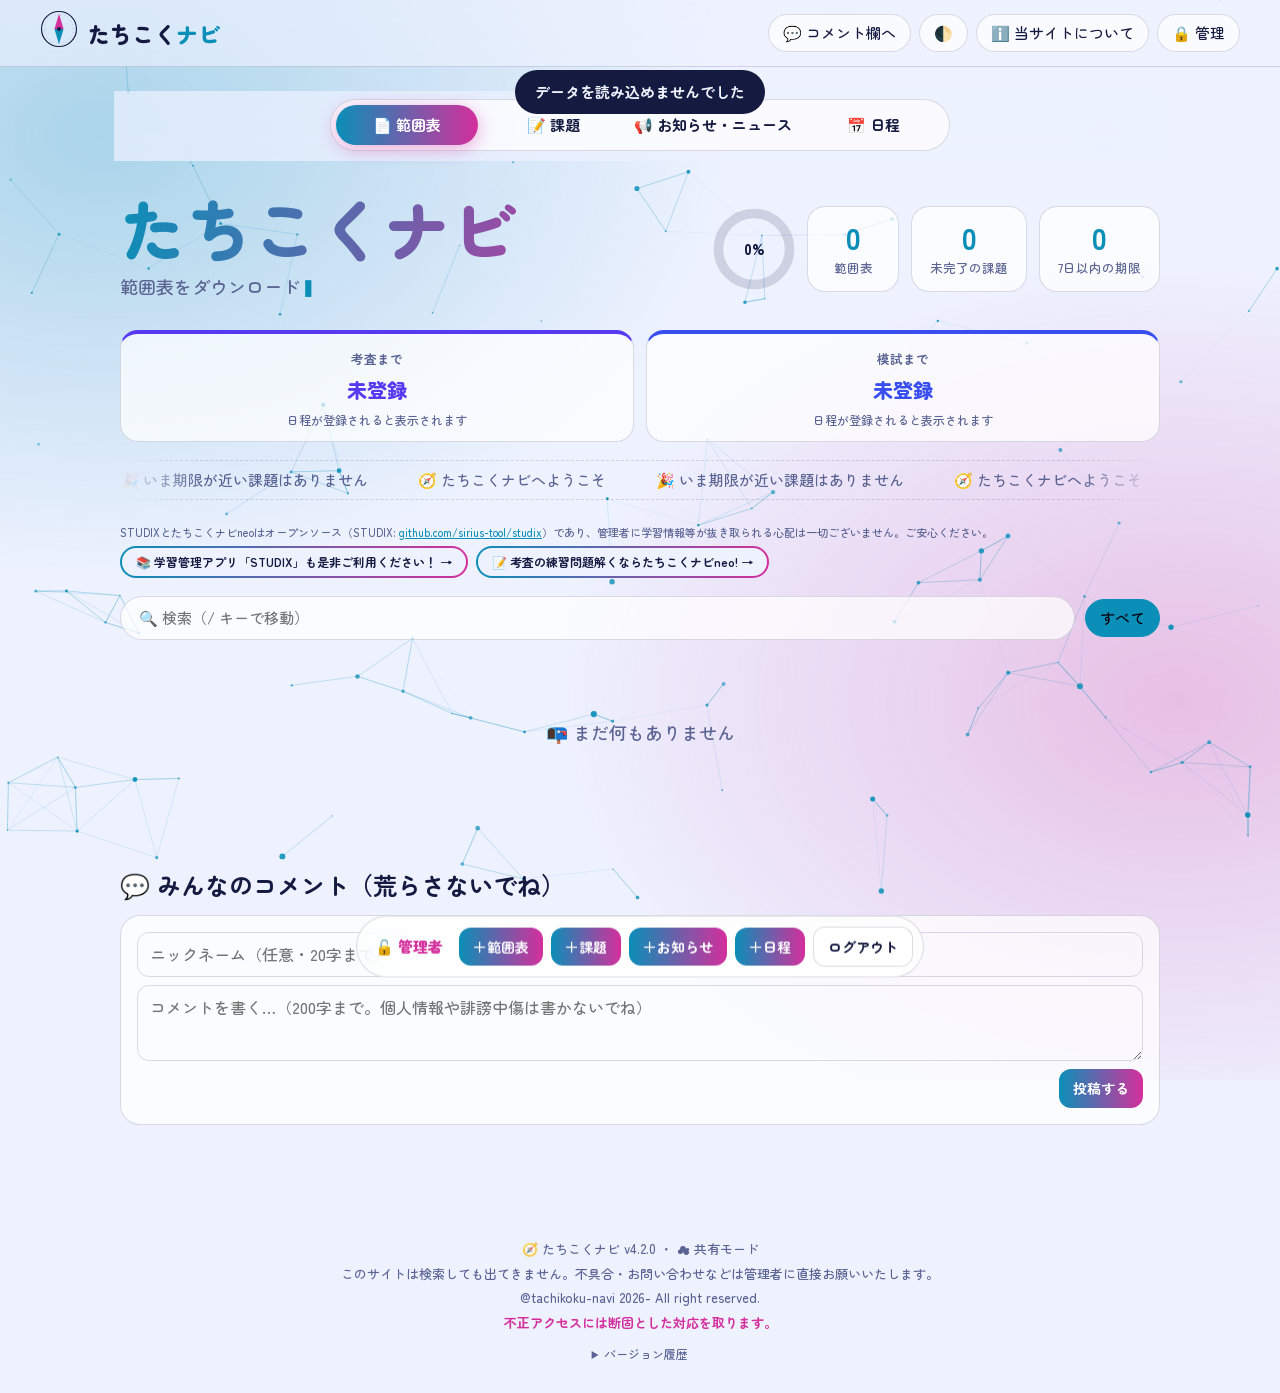
==== commit 0abc84c2: "Rename index２.html to index.html" ====
--- a/index.html
+++ b/index.html
@@ -199,7 +199,7 @@
     <div class="fc"><b>📄 範囲表</b><p>どの考査（例：2学期期末考査）のものかが一目でわかる形で、範囲表のPDFをダウンロード・閲覧できます。試験日や備考も確認できます。</p></div>
     <div class="fc"><b>📝 課題</b><p>教科・期限・内容を一覧で確認。「あと何日」がカウントダウンされ、期限が近いものは赤く光って知らせます。終わったら「完了」にチェックすれば、達成率リングが伸びます。</p></div>
     <div class="fc"><b>📢 お知らせ・ニュース</b><p>行事の変更や重要な連絡を掲載します。ピン留めされたお知らせは先頭に表示され、最新の1件はトップにも顔を出します。</p></div>
-    <div class="fc"><b>💬 コメント</b><p>ページ下部のコメント欄で、感想や要望を気軽に書き込めます。不適切なコメントは管理者が削除します。👍で共感も伝えられます。荒らしコメント対策機能追加しました。</p></div>
+    <div class="fc"><b>💬 コメント</b><p>ページ下部のコメント欄で、感想や要望を気軽に書き込めます。不適切なコメントは管理者が削除します。👍で共感も伝えられます。荒らしコメント対策機能追加しました。不適切な言葉（NGワード）は、伏せ字や記号をはさんでも自動で投稿できなくなります。</p></div>
     <div class="fc"><b>📅 日程カウントダウン</b><p>考査や模試の日程を登録すると、「考査まであと◯日」「模試まであと◯日」がトップに表示されます。</p></div>
     <div class="fc"><b>🔍 検索と絞り込み</b><p>キーワード検索と、考査・教科ごとの絞り込みができます。「/」キーを押すとすぐ検索欄に移動できます。</p></div>
     <div class="fc"><b>🌓 見た目の切替</b><p>ダークモードとライトモードをボタンひとつで切り替えられます。こっそり隠し機能もあるかも？</p></div>
@@ -229,6 +229,7 @@
 <script src="https://adm.shinobi.jp/s/07074144279ef4dc8eccf810c9cf9d9e"></script>
 <!-- admax -->
 <details class="vh"><summary>バージョン履歴</summary><ul>
+<li>2026-11-27　v4.2.0</li>
 <li>2026-11-26　v4.1.0</li>
 <li>2026-11-26　v4.0.0</li>
 <li>2026-11-25　v3.1.3</li>
@@ -287,7 +288,7 @@
  if(!SB){S.ranges=LS('tn_ranges');S.tasks=LS('tn_tasks').filter(x=>!(dys(x.due)<=-3));SV('tn_tasks',S.tasks);S.news=LS('tn_news');S.events=LS('tn_events');CMT=LS('tn_comments');S.l=1;render(first);drawC();return}
  if(first)api('/rest/v1/rpc/purge_old_tasks',{method:'POST',headers:JH,body:'{}'}).catch(()=>{});
  try{const [a,b,c,ev,t]=await Promise.all([...['ranges','tasks','news'].map(x=>api('/rest/v1/'+x+'?select=*')),api('/rest/v1/events?select=*').catch(()=>[]),api('/rest/v1/comments?select=*&parent_id=is.null&order=pinned.desc,ts.desc&limit='+(CN+1)).catch(()=>api('/rest/v1/comments?select=*&parent_id=is.null&order=ts.desc&limit='+(CN+1)))]);HM=t.length>CN;const tp=t.slice(0,CN),rp=tp.length?await api('/rest/v1/comments?select=*&order=ts.asc&parent_id=in.('+tp.map(x=>x.id).join(',')+')'):[];S.ranges=a;S.tasks=b.filter(x=>!(dys(x.due)<=-3));if(AD&&TOK)b.filter(x=>dys(x.due)<=-3).forEach(x=>api('/rest/v1/tasks?id=eq.'+encodeURIComponent(x.id),{method:'DELETE'}).then(()=>delF(x.url)).catch(()=>{}));S.news=c;S.events=ev;CMT=[...tp,...rp];IPM={};if(AD&&TOK&&CMT.length){try{(await api('/rest/v1/comment_ips?select=comment_id,ip&comment_id=in.('+CMT.map(x=>x.id).join(',')+')')).forEach(x=>IPM[x.comment_id]=x.ip)}catch(e){}}S.l=1;render(first);drawC()}catch(e){S.l=1;render(first);toast('データを読み込めませんでした')}}
-load(1);$('#ft').textContent='🧭 たちこくナビ v4.1.0 ・ '+(SB?'☁ 共有モード':'💾 デモモード（この端末のみ保存・Supabase未設定）');
+load(1);$('#ft').textContent='🧭 たちこくナビ v4.2.0 ・ '+(SB?'☁ 共有モード':'💾 デモモード（この端末のみ保存・Supabase未設定）');
 if(SB)setInterval(()=>{if($('#md').hidden&&!document.hidden)load()},60000);
 const delF=u=>{const p=(u||'').split('/public/files/')[1];if(p&&SB)api('/storage/v1/object/files/'+p,{method:'DELETE'}).catch(()=>{})};
 async function save(t,o,file){
@@ -379,6 +380,19 @@
 kb.push(e.key);kb=kb.slice(-10);if(kb.join()==KO){document.body.classList.toggle('rb');toast('🌈 レインボーモード！');}});
 const nrm=s=>s.normalize('NFKC').replace(/[\s\u3000\u200B-\u200F\u2028-\u202F\u2060-\u206F\uFEFF\u00AD]/g,'');
 const resv=n=>/管理人|管理者|運営|かんりにん|カンリニン|認証済|^(admin|administrator|moderator)$|[✅✔☑]/.test(nrm(n).toLowerCase().replace(/[^a-z0-9ぁ-んァ-ヶー一-龯々✅✔☑]/g,''));
+/* ---- NGワード判定 v4.2.0（語句は難読化して保持）---- */
+/*NG-START*/
+const NGD=JSON.parse(new TextDecoder().decode(Uint8Array.from(atob('[base64]/[base64]/jg6kiLCLjgqrjg4rjg4vjg7zjgq/jg6njg5YiLCLpoqjkv5ciLCLoh6rmhbAiLCLjgqrjg4rjg4vjg7wiLCLjg57jgrnjgr/jg7zjg5njg7zjgrfjg6fjg7MiLCJURU5HQSIsIuOBiuOBquOCiSIsIuaUvuWxgSIsIuOCquODleODkeOCsyIsIuOCquODnuODs+a5liIsIuOCquODoeOCrOODkOODvOOCuSIsIuS/[base64]/44OL44O8Iiwi5by344Kw44Oq44OD44OXIiwi5beo5qC5Iiwi57KX44OB44OzIiwi5beo5LmzIiwi5Lmz5oi/Iiwi54iG5LmzIiwi6LaF5LmzIiwi6LKn5LmzIiwi44Kt44Oz44K/[base64]/44Kk44OgIiwi5oCn5qyyIiwi5qSc5bC/44Kr44OV44KnIiwi57WM6KGA44Kr44OV44KnIiwi44Kz44Ki44Ks44K644OgIiwi44Kz44Ki44Ko44Kv44K144K144Kk44K6Iiwi5by35aemIiwi5YWs6KGG5L6/5omAIiwi6IKJ5L6/5ZmoIiwi5Y+j5YaF5bCE57K+Iiwi5Lqk5bC+Iiwi6IKh6ZaT5Lmx5bCEIiwi5Lit5Ye644GXIiwi5b+D44Gu44Gh44KT44GTIiwi44Kz44Oz44OJ44O844OgIiwi6YG/5aaK5YW3Iiwi5oCn5oSf5p+T55eHIiwi44K244O844Oh44OzIiwi56u/[base64]/[base64]/[base64]/jg7wiLCLli4PotbciLCLjg53jg6rjg43jgrfjgqLjg7Pjgrvjg4Pjgq/jgrkiLCLjg53jg6vjg47jgrDjg6njg5XjgqMiLCLjg53jg6vjg44iLCJQb3JuaHViIiwi5oOa44KM6JasIiwi44Oe44K544KS44GL44GPIiwi44Oe44OI44Oq44On44O844K35aemIiwi44G+44KT44GTIiwi5ryr5rmWIiwi44Oe44Oz5rGBIiwi44G/[base64]/Iiwi44Op44OW44Ob44OG44OrIiwi44Op44OW44ObIiwi44Oq44OZ44Oz44K444Od44Or44OOIiwi5b6p6K6Q44Od44Or44OOIiwi55Gg55KD5YWJ5aaC5p2lIiwi44Ot44O844K344On44OzIiwi44OU44Oz44Kv44Ot44O844K/[base64]/Iiwi44OQ44Kk44OWIiwiQkwiLCLlvITjgosiLCLjgrTjg6AiLCLnq78iLCLmjL/lhaUiLCJTTSIsIumbu+ODniIsIuWLleOBguOCiiIsIkRUIiwi6YGT56iLIiwi5Zyf5omLIiwiTlRSIiwiUOa0uyIsIuODkeODs+ODhCIsIuOBvuOBquadvyIsIuOCguOBhui1pCIsIumAo+e1kCIsInNleCIsImFuYWwiXSwiYyI6WyLjgqLjgq/jg6EiLCLjgqrjg4oiLCLjgqvjg6oiLCLjgq3jg57jgaPjgZ8iLCLjgq/jg7Pjg4siLCLjgr/jg4EiLCLjg4/jg6HjgosiLCLjg6TjgosiLCLjg6rjg6fjg4oiXX0='),c=>c.charCodeAt(0))));
+const kf=s=>s.replace(/[ァ-ヶ]/g,c=>String.fromCharCode(c.charCodeAt(0)-96)),kk=s=>s.replace(/[ぁ-ゖ]/g,c=>String.fromCharCode(c.charCodeAt(0)+96));
+const nf=s=>String(s).normalize('NFKC').toLowerCase().replace(/[\u0300-\u036f\u3099\u309a\u00ad\u200b-\u200f\u2028-\u202f\u2060-\u206f\ufe00-\ufe0f\ufeff]/g,'');
+const WCR=/[○●◯〇◎×✕✖*?☆★■□◆◇▲△▽▼♡♥_◌☓✗✘]/,LTR=/[\p{L}\p{N}]/u,OKW=['えっちんぐ','うんちく','たちこく'];
+function prep(s,wc){const o=[],g=[];let gp=0;for(const ch of nf(s)){let r=null;if(wc&&WCR.test(ch))r='\u0001';else if(LTR.test(ch)&&ch!='〇')r=kf(ch);if(r==null){gp++;continue}for(let k=0;k<r.length;k++){o.push(r[k]);g.push(k?0:gp)}gp=0}let t=o.join('');OKW.forEach(w=>t=t.split(w).join('\u0002'.repeat(w.length)));return{s:t,g}}
+const NGA=NGD.a.map(w=>prep(w,0).s),NGBS=new Set(NGD.b.map(w=>prep(w,0).s)),esc=s=>s.replace(/[.*+?^${}()|[\]\\]/g,'\\$&');
+const NGBR=[...NGD.b.map(w=>[w,kf(nf(w)),kk(kf(nf(w)))]),...NGD.c.map(w=>[w])].map(v=>new RegExp('(^|[^\\p{L}\\p{N}])('+[...new Set(v.map(x=>esc(nf(x))))].join('|')+')($|[^\\p{L}\\p{N}]|[ぁ-ん])','u'));
+function ngA(P,wc){const t=P.s;for(const w of NGA){const n=w.length;if(!wc){let i=-1;while((i=t.indexOf(w,i+1))>=0){let c=0;for(let k=i+1;k<i+n;k++)c+=P.g[k]?1:0;if(n>3||c!=1)return 1}}else if(n>2)for(let i=0;i+n<=t.length;i++){let x=0,k=0;for(let j=0;j<n;j++){const a=t[i+j];if(a==w[j])x++;else if(a=='\u0001')k++;else{x=-1;break}}if(x>=2&&k&&x>=k&&(n>3||(t[i]!='\u0001'&&t[i+n-1]!='\u0001')))return 1}}return 0}
+function ngHit(s){s=String(s||'');const P=prep(s,0);return NGBS.has(P.s)||NGBR.some(r=>r.test(nf(s)))||ngA(P,0)||ngA(prep(s,1),1)?true:false}
+/*NG-END*/
+
 function cardC(c,rp){return `<div class="ci${rp?' rp':''}${c.pinned?' pin':''}"><b>${E(!c.admin&&resv(c.name)?'名無しさん':c.name)}</b>${c.admin?'<span class="vf">✅ 認証済み</span>':''}${c.pinned?'<span class="vf" style="color:var(--b);border-color:var(--b)">📌 固定</span>':''}${Date.now()-(+c.ts)<64800000?'<span class="vf" style="color:var(--c);border-color:var(--c)">🆕 新規</span>':''} <small>${new Date(+c.ts).toLocaleString('ja-JP')}</small><p style="white-space:pre-wrap">${E(c.text)}</p><button class="lk${LKL.has(c.id)?' on':''}" data-lk="${E(c.id)}">👍 ${c.likes||0}</button> <button class="lk" data-rp="${E(c.id)}">↩ 返信</button> ${!c.parent_id?`<button class="cx" data-pin="${E(c.id)}">${c.pinned?'📌 固定解除':'📌 固定'}</button> `:''}<button class="cx" data-cd="${E(c.id)}">🗑 削除</button>${AD&&IPM[c.id]?`<small class="ipt"> 🌐 ${E(IPM[c.id])}</small>`:''}</div>`}
 function drawC(){let tp=CMT.filter(c=>!c.parent_id).sort((a,b)=>(!!b.pinned-!!a.pinned)||b.ts-a.ts),more=HM;if(!SB){more=tp.length>CN;tp=tp.slice(0,CN)}
 $('#cl').innerHTML=(tp.length?tp.map(c=>cardC(c)+CMT.filter(r=>r.parent_id==c.id).sort((a,b)=>a.ts-b.ts).map(r=>cardC(r,1)).join('')).join(''):'<p class="empty" style="padding:20px">まだコメントはありません。最初の1件を書いてみよう！</p>')+(more?'<p style="text-align:center;margin-top:14px"><button class="btn g" id="more">⬇ もっと見る（20件ずつ）</button></p>':'')}
@@ -387,6 +401,7 @@
 $('#cs').onclick=async()=>{if($('#hp').value)return;if(Date.now()-T_LOAD<3000)return toast('もう少し待ってから投稿してね');const t=$('#ct').value.trim();if(!t)return toast('コメントを入力してね');if(Date.now()-lastP<15000)return toast('少し待ってから投稿してね');
 const nm=($('#cn').value.trim()||'名無しさん').slice(0,20),adm=nrm(nm)=='管理人';
 if(resv(nm)&&!(AD&&adm))return toast('その名前は使えません（「管理人」など運営を思わせる名前は予約されています）');
+if(ngHit(nm)||ngHit(t))return toast('使えない言葉が含まれています。書き直してね');
 const it={id:'c'+Date.now().toString(36)+Math.random().toString(36).slice(2,6),name:nm,text:t.slice(0,200),ts:Date.now(),likes:0,admin:!!(AD&&adm),parent_id:RT?RT.id:null};
 try{if(SB){await api('/rest/v1/comments',{method:'POST',headers:{...JH,Prefer:'return=minimal'},body:JSON.stringify(it)});await load()}else{CMT.push(it);SV('tn_comments',CMT);drawC()}$('#ct').value='';setRT(null);lastP=Date.now();toast('💬 投稿しました！')}catch(e){fail(e,'投稿できませんでした')}};
 $('#cl').onclick=async e=>{if(e.target.id=='more'){CN+=20;load();return}
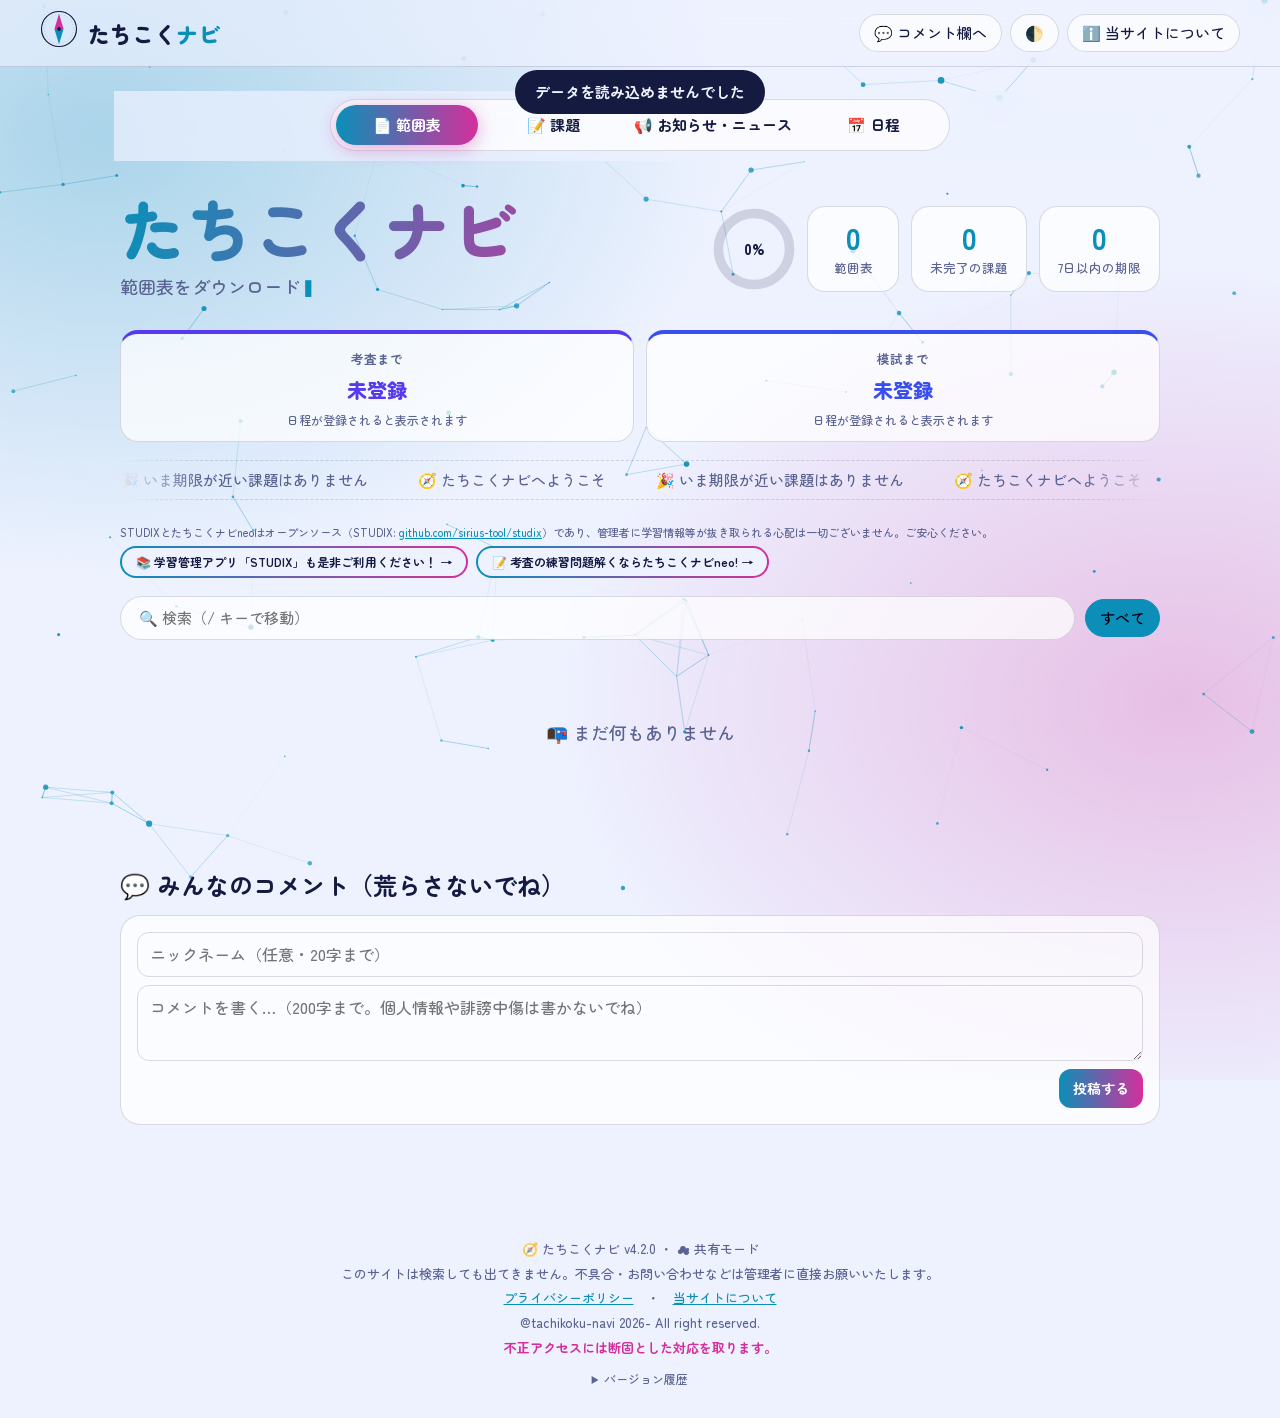
==== commit b63876e8: "Rename index３.html to index.html" ====
--- a/index.html
+++ b/index.html
@@ -170,7 +170,7 @@
 <div id="splash"><div id="sc"></div><b>たちこくナビ</b><small id="sp">0%</small></div>
 <header>
   <div class="logo" id="logo"><span class="lg"></span><span>たちこく<em>ナビ</em></span></div>
-  <div class="hb"><button id="cmj" title="コメント欄へ移動">💬 コメント欄へ</button><button id="th" title="テーマ切替">🌓</button><button id="abt">ℹ️ 当サイトについて</button><button id="lock">🔒 管理</button></div>
+  <div class="hb"><button id="cmj" title="コメント欄へ移動">💬 コメント欄へ</button><button id="th" title="テーマ切替">🌓</button><button id="abt">ℹ️ 当サイトについて</button></div>
 </header>
 <main id="home">
   <div class="tbw"><nav class="tabs" id="tabs"><i id="ind"></i><button class="on" data-t="ranges">📄 範囲表</button><button data-t="tasks">📝 課題</button><button data-t="news">📢 お知らせ<span class="x">・ニュース</span></button><button data-t="events">📅 日程</button></nav></div>
@@ -217,6 +217,32 @@
     <li>このサイトは検索しても出てきません。リンクを知っている人だけが使えるサイトです。</li>
   <li>不正アクセス対策のため、コメント投稿時のIPアドレスを、管理者だけが見られる形で記録しています。不正アクセスには断固とした対応を取ります。</li>
   </ul>
+  <h2 id="pp">プライバシーポリシー</h2>
+  <p>「たちこくナビ」（以下「当サイト」）は、利用者の情報を次のとおり取り扱います。</p>
+  <h3 style="margin:20px 0 4px;font-size:16px">1. 取得する情報と利用目的</h3>
+  <ul>
+    <li><b>コメント投稿時の情報</b>：ニックネーム、コメント本文、投稿日時、IPアドレス。コメントの表示と、荒らし・不正アクセスの防止および対応のために利用します。IPアドレスは管理者のみが閲覧でき、公開されません。</li>
+    <li><b>端末に保存される情報</b>：課題の「完了」チェックや👍の押下状況は、お使いのブラウザ（localStorage）にのみ保存され、当サイトのサーバーには送信されません。ブラウザのデータを消去すると削除できます。</li>
+    <li><b>閲覧時に自動で送信される情報</b>：下記の外部サービスには、閲覧時にIPアドレスやブラウザの種類などの情報が送信されます。</li>
+  </ul>
+  <h3 style="margin:20px 0 4px;font-size:16px">2. 利用している外部サービス</h3>
+  <ul>
+    <li>Supabase：コメント・範囲表・課題などのデータとPDFファイルの保管</li>
+    <li>Google Fonts：フォントの配信</li>
+    <li>忍者AdMax（adm.shinobi.jp）：広告の配信</li>
+    <li>AIアシスタント機能（ai-sensei.studix-app.workers.dev）：機能の提供</li>
+  </ul>
+  <p>各サービスでの情報の取り扱いは、それぞれの提供元の定めに従います。</p>
+  <h3 style="margin:20px 0 4px;font-size:16px">3. 広告について</h3>
+  <p>当サイトは第三者配信の広告サービスを利用しています。広告配信事業者は、Cookie等を用いて当サイトや他サイトへのアクセス情報（氏名・住所・メールアドレス等は含まれません）を取得し、広告の表示や効果測定に利用することがあります。Cookieはブラウザの設定で無効にできます。</p>
+  <h3 style="margin:20px 0 4px;font-size:16px">4. 第三者への提供</h3>
+  <p>法令に基づく場合や、不正行為への対応にあたり必要な場合を除き、取得した情報を本人の同意なく第三者へ提供することはありません。</p>
+  <h3 style="margin:20px 0 4px;font-size:16px">5. 保存期間</h3>
+  <p>IPアドレスは不正対応に必要な期間のみ保存し、不要になった時点で削除します。コメントは、管理者が削除するまで表示されます。</p>
+  <h3 style="margin:20px 0 4px;font-size:16px">6. 削除・お問い合わせ</h3>
+  <p>ご自身のコメントの削除や、情報の取り扱いに関するお問い合わせは、コメント欄または管理者へ直接お伝えください。なお、コメント欄に氏名・連絡先などの個人情報を書き込まないでください。書き込まれた場合、管理者が削除することがあります。</p>
+  <h3 style="margin:20px 0 4px;font-size:16px">7. 改定</h3>
+  <p>本ポリシーは、必要に応じて予告なく改定することがあります。（制定：2026年11月27日）</p>
   <h2>お問い合わせ</h2>
   <p>不具合やご要望は、管理者に直接お伝えください。コメント欄への書き込みでも、意見を受け付けています。</p>
   <h2>おすすめ：STUDIX・たちこくナビneo</h2>
@@ -224,7 +250,7 @@
   <div class="sbw"><p class="osn">STUDIXとたちこくナビneoはオープンソース（STUDIX: <a href="https://github.com/sirius-tool/studix" target="_blank" rel="noopener">github.com/sirius-tool/studix</a>）であり、管理者に学習情報等が抜き取られる心配は一切ございません。ご安心ください。</p><div class="sbnrow"><a class="sbn" href="https://sirius-tool.github.io/studix" target="_blank" rel="noopener">📚 STUDIXを開く →</a><a class="sbn" href="https://sirius-tool.github.io/tknavi-neo" target="_blank" rel="noopener">📝 たちこくナビneoを開く →</a></div></div>
   <p style="margin-top:26px"><a class="btn" href="#home" style="display:inline-block;text-decoration:none">← ホームへ戻る</a></p>
 </main>
-<footer><p id="ft"></p><p>このサイトは検索しても出てきません。不具合・お問い合わせなどは管理者に直接お願いいたします。</p><p>@tachikoku-navi 2026- All right reserved.</p><p style="font-weight:700;color:var(--b)">不正アクセスには断固とした対応を取ります。</p>
+<footer><p id="ft"></p><p>このサイトは検索しても出てきません。不具合・お問い合わせなどは管理者に直接お願いいたします。</p><p><a href="#privacy" style="color:var(--a)">プライバシーポリシー</a>　・　<a href="#about" style="color:var(--a)">当サイトについて</a></p><p>@tachikoku-navi 2026- All right reserved.</p><p style="font-weight:700;color:var(--b)">不正アクセスには断固とした対応を取ります。</p>
   <!-- admax -->
 <script src="https://adm.shinobi.jp/s/07074144279ef4dc8eccf810c9cf9d9e"></script>
 <!-- admax -->
@@ -246,15 +272,12 @@
 <li>2026-11-18　v2.0.0</li>
 <li>2026-11-18　v1.0.0</li>
 </ul></details></footer>
-<div id="fab"><span>🔓 管理者</span><button class="btn" data-add="ranges">＋範囲表</button><button class="btn" data-add="tasks">＋課題</button><button class="btn" data-add="news">＋お知らせ</button><button class="btn" data-add="events">＋日程</button><button class="btn g" id="out">ログアウト</button></div>
-<div class="md" id="md" hidden><div class="box" id="bx"></div></div>
 <div id="toast"></div>
 <button id="totop" title="一番上に戻る">⬆</button>
 <script>
 /* ★★★ Supabase の設定（チャットの手順で取得した値を貼る）★★★ */
 const SB_URL='https://lmsltsroicnapujzesio.supabase.co';              // 例: https://xxxxxxxx.supabase.co
 const SB_KEY='sb_publishable_FZ6dmJtR4Ulc7Ozk4qz-_w_ZpSp_b6N';              // anon public キー
-const ADMIN_EMAIL='admin@tachikoku-navi.example'; // 管理者として登録したメール
 const SB=!!(SB_URL&&SB_KEY);
 const $=s=>document.querySelector(s),E=s=>String(s??'').replace(/[&<>"']/g,c=>({'&':'&amp;','<':'&lt;','>':'&gt;','"':'&quot;',"'":'&#39;'}[c]));
 const CP='<svg viewBox="0 0 100 100"><circle cx="50" cy="50" r="46" fill="none" stroke="currentColor" stroke-width="3"/><circle cx="50" cy="50" r="38" fill="none" stroke="currentColor" stroke-dasharray="2 6" opacity=".5"/><g class="nd"><path class="nb" d="M50 10L62 50H38Z"/><path class="na" d="M50 90L62 50H38Z"/></g><circle cx="50" cy="50" r="5" fill="currentColor"/></svg>';
@@ -278,30 +301,25 @@
 const PH=['範囲表をダウンロード','課題の期限をチェック','テスト勉強、ここから出発','提出忘れ、ゼロへ。'];let pi=0,ci=0,dl_=0;
 (function ty(){const s=PH[pi];ci+=dl_?-1:1;$('#tw').textContent=s.slice(0,ci);let t=dl_?30:85;if(!dl_&&ci==s.length){dl_=1;t=1500}else if(dl_&&!ci){dl_=0;pi=(pi+1)%PH.length;t=300}setTimeout(ty,t)})();
 /* ---- data layer: Supabase (when configured) or this device only ---- */
-let TOK=null;try{TOK=sessionStorage.getItem('tn_tok')}catch(e){}
+const TOK=null;
 const JH={'Content-Type':'application/json'};
 const RQ=[],T_LOAD=Date.now();
 function thr(){const n=Date.now();while(RQ.length&&n-RQ[0]>6e4)RQ.shift();if(RQ.length>=80){const e=new Error('rate limit');e.status=429;throw e}RQ.push(n)}
 async function api(path,opt={}){thr();const r=await fetch(SB_URL+path,{...opt,headers:{apikey:SB_KEY,Authorization:'Bearer '+(TOK||SB_KEY),...(opt.headers||{})}});const t=await r.text();if(!r.ok){const e=new Error(t);e.status=r.status;throw e}return t?JSON.parse(t):null}
-function fail(e,m){const t=(e&&e.message)||'';if(/rate limit/i.test(t))toast('⏳ アクセスが集中しています。少し待ってからお試しください');else if(/name reserved/i.test(t))toast('その名前は使えません');else if(/closed/i.test(t))toast('現在この機能は一時停止中です');else if(TOK&&e&&(e.status==401||e.status==403||/JWT|exp/i.test(t))){lo();toast('ログインの有効期限が切れました。もう一度ログインしてください')}else toast(m)}
+function fail(e,m){const t=(e&&e.message)||'';if(/rate limit/i.test(t))toast('⏳ アクセスが集中しています。少し待ってからお試しください');else if(/name reserved/i.test(t))toast('その名前は使えません');else if(/closed/i.test(t))toast('現在この機能は一時停止中です');else toast(m)}
 async function load(first){
  if(!SB){S.ranges=LS('tn_ranges');S.tasks=LS('tn_tasks').filter(x=>!(dys(x.due)<=-3));SV('tn_tasks',S.tasks);S.news=LS('tn_news');S.events=LS('tn_events');CMT=LS('tn_comments');S.l=1;render(first);drawC();return}
  if(first)api('/rest/v1/rpc/purge_old_tasks',{method:'POST',headers:JH,body:'{}'}).catch(()=>{});
- try{const [a,b,c,ev,t]=await Promise.all([...['ranges','tasks','news'].map(x=>api('/rest/v1/'+x+'?select=*')),api('/rest/v1/events?select=*').catch(()=>[]),api('/rest/v1/comments?select=*&parent_id=is.null&order=pinned.desc,ts.desc&limit='+(CN+1)).catch(()=>api('/rest/v1/comments?select=*&parent_id=is.null&order=ts.desc&limit='+(CN+1)))]);HM=t.length>CN;const tp=t.slice(0,CN),rp=tp.length?await api('/rest/v1/comments?select=*&order=ts.asc&parent_id=in.('+tp.map(x=>x.id).join(',')+')'):[];S.ranges=a;S.tasks=b.filter(x=>!(dys(x.due)<=-3));if(AD&&TOK)b.filter(x=>dys(x.due)<=-3).forEach(x=>api('/rest/v1/tasks?id=eq.'+encodeURIComponent(x.id),{method:'DELETE'}).then(()=>delF(x.url)).catch(()=>{}));S.news=c;S.events=ev;CMT=[...tp,...rp];IPM={};if(AD&&TOK&&CMT.length){try{(await api('/rest/v1/comment_ips?select=comment_id,ip&comment_id=in.('+CMT.map(x=>x.id).join(',')+')')).forEach(x=>IPM[x.comment_id]=x.ip)}catch(e){}}S.l=1;render(first);drawC()}catch(e){S.l=1;render(first);toast('データを読み込めませんでした')}}
+ try{const [a,b,c,ev,t]=await Promise.all([...['ranges','tasks','news'].map(x=>api('/rest/v1/'+x+'?select=*')),api('/rest/v1/events?select=*').catch(()=>[]),api('/rest/v1/comments?select=*&parent_id=is.null&order=pinned.desc,ts.desc&limit='+(CN+1)).catch(()=>api('/rest/v1/comments?select=*&parent_id=is.null&order=ts.desc&limit='+(CN+1)))]);HM=t.length>CN;const tp=t.slice(0,CN),rp=tp.length?await api('/rest/v1/comments?select=*&order=ts.asc&parent_id=in.('+tp.map(x=>x.id).join(',')+')'):[];S.ranges=a;S.tasks=b.filter(x=>!(dys(x.due)<=-3));S.news=c;S.events=ev;CMT=[...tp,...rp];S.l=1;render(first);drawC()}catch(e){S.l=1;render(first);toast('データを読み込めませんでした')}}
 load(1);$('#ft').textContent='🧭 たちこくナビ v4.2.0 ・ '+(SB?'☁ 共有モード':'💾 デモモード（この端末のみ保存・Supabase未設定）');
-if(SB)setInterval(()=>{if($('#md').hidden&&!document.hidden)load()},60000);
-const delF=u=>{const p=(u||'').split('/public/files/')[1];if(p&&SB)api('/storage/v1/object/files/'+p,{method:'DELETE'}).catch(()=>{})};
-async function save(t,o,file){
- if(file){if(SB){const p=o.id+'_'+Date.now().toString(36)+'.pdf';await api('/storage/v1/object/files/'+p,{method:'POST',headers:{'Content-Type':file.type||'application/pdf','x-upsert':'true'},body:file});delF(o.url);o.url=SB_URL+'/storage/v1/object/public/files/'+p}else o.url=await new Promise((ok,ng)=>{const f=new FileReader;f.onload=()=>ok(f.result);f.onerror=ng;f.readAsDataURL(file)});o.fn=file.name}
- if(SB){await api('/rest/v1/'+t,{method:'POST',headers:{...JH,Prefer:'resolution=merge-duplicates,return=minimal'},body:JSON.stringify(o)});await load()}else{S[t]=S[t].filter(x=>x.id!=o.id).concat(o);if(!SV('tn_'+t,S[t]))throw 0;render()}}
-async function rm(t,o){try{if(SB){await api('/rest/v1/'+t+'?id=eq.'+encodeURIComponent(o.id),{method:'DELETE'});delF(o.url);await load()}else{S[t]=S[t].filter(x=>x.id!=o.id);SV('tn_'+t,S[t]);render()}toast('🗑 削除しました')}catch(e){fail(e,'削除できませんでした')}}
+if(SB)setInterval(()=>{if(!document.hidden)load()},60000);
 async function dl(o){try{const b=await (await fetch(o.url)).blob(),a=document.createElement('a');a.href=URL.createObjectURL(b);a.download=o.fn||'file.pdf';a.click();setTimeout(()=>URL.revokeObjectURL(a.href),5000);toast('⬇ 保存しました')}catch(e){window.open(o.url,'_blank')}}
 /* ---- render ---- */
 function drawCD(){const up=S.events.filter(x=>x.date&&dys(x.end_date||x.date)>=0).sort((a,b)=>a.date<b.date?-1:1),pk=['考査','模試'].map(k=>[k,up.find(x=>x.kind==k)]),ot=up.find(x=>x.kind!='考査'&&x.kind!='模試');if(ot)pk.push([ot.kind,ot]);
 $('#cdn').innerHTML=pk.map(([k,x])=>{if(!x)return`<div class="cdc" style="--h:${hue(k)}"><small>${E(k)}まで</small><div class="n" style="font-size:20px;line-height:2">未登録</div><p>日程が登録されると表示されます</p></div>`;const d=dys(x.date),run=d<=0;return`<div class="cdc${!run&&d<=7?' soon':''}" style="--h:${hue(k)}"><small>${E(k)}${run?'':'まで あと'}</small><div class="n">${run?(d==0?'今日！':'実施中！'):'<span class="cn" data-n="'+d+'">0</span><i>日</i>'}</div><p>${E(x.title)}<br>${fd(x.date)}${x.end_date&&x.end_date!=x.date?' 〜':''}</p></div>`}).join('');document.querySelectorAll('.cn').forEach(e=>cnt(e,+e.dataset.n))}
 function cnt(el,n){const f=+el.textContent||0,s=performance.now();(function u(t){const k=Math.min(1,(t-s)/700);el.textContent=Math.round(f+(n-f)*k);if(k<1)requestAnimationFrame(u)})(s)}
 function card(x,i,a){const R=tab=='ranges',N=tab=='news',V=tab=='events',h=hue(V?x.kind:N?x.cat:R?x.exam:x.subject),pre=`<article class="card${a?'':' in sx'}" style="--h:${h};--i:${i}" data-id="${x.id}">`;
-const fl=`<div class="ac">${x.url?`<button data-dl="${x.id}">⬇ ダウンロード</button><a href="${E(x.url)}" target="_blank" rel="noopener">👁 開く</a>`:''}</div><div class="adm"><button data-ed="${x.id}">✏️ 編集</button><button data-del="${x.id}">🗑 削除</button></div>`;
+const fl=`<div class="ac">${x.url?`<button data-dl="${x.id}">⬇ ダウンロード</button><a href="${E(x.url)}" target="_blank" rel="noopener">👁 開く</a>`:''}</div>`;
 if(V){const d=dys(x.date),de=dys(x.end_date||x.date),lb=d>0?`あと${d}日`:de>=0?(d==0&&de==0?'今日！':'実施中！'):'終了';return pre.replace('class="card','class="card'+(de<0?' over':d>=0&&d<=7?' hot':''))+`<span class="badge">${E(x.kind)}</span><h3>${E(x.title)}</h3><div class="cd">⏳ ${lb}</div><p>📅 ${fd(x.date)}${x.end_date&&x.end_date!=x.date?' 〜 '+fd(x.end_date):''}</p>${x.note?`<p>${E(x.note)}</p>`:''}`+fl+'</article>'}
 if(N)return pre+`<span class="badge">${x.pin?'📌 ':''}${E(x.cat)}</span><h3>${E(x.title)}</h3><p style="white-space:pre-wrap">${E(x.detail)}</p><small>🗓 ${fd(x.date)}</small>`+fl+'</article>';
 if(R)return pre+`<span class="badge">${E(x.exam)}</span><h3>${E(x.title)}</h3>${x.date?`<p>🗓 試験日：${fd(x.date)}</p>`:''}${x.note?`<p>${E(x.note)}</p>`:''}<small>更新：${fd(x.updated||0)}</small>${fl}</article>`;
@@ -332,51 +350,13 @@
 G.onmousemove=e=>{const c=e.target.closest('.card');if(!c)return;const r=c.getBoundingClientRect(),x=(e.clientX-r.left)/r.width,y=(e.clientY-r.top)/r.height;c.style.setProperty('--rx',(.5-y)*10+'deg');c.style.setProperty('--ry',(x-.5)*12+'deg');c.style.setProperty('--mx',x*100+'%');c.style.setProperty('--my',y*100+'%')};
 G.onmouseout=e=>{const c=e.target.closest('.card');if(c&&!c.contains(e.relatedTarget)){c.style.removeProperty('--rx');c.style.removeProperty('--ry')}};
 G.onclick=async e=>{const b=e.target.closest('button');if(!b)return;const f=id=>S[tab].find(x=>x.id==id);
-if(b.dataset.dl)dl(f(b.dataset.dl));
-if(b.dataset.ed)form(tab,f(b.dataset.ed));
-if(b.dataset.del){if(!b.dataset.s){b.dataset.s=1;b.textContent='本当に削除？';setTimeout(()=>{b.dataset.s='';b.textContent='🗑 削除'},3000)}else rm(tab,f(b.dataset.del))}};
+if(b.dataset.dl)dl(f(b.dataset.dl));};
 G.onchange=e=>{const id=e.target.dataset.ck;if(!id)return;if(e.target.checked){DN.add(id);const r=e.target.getBoundingClientRect();toast('✅ えらい！1つ完了')}else DN.delete(id);SV('tn_done',[...DN]);render()};
-/* ---- modals / admin ---- */
-const md=h=>{$('#bx').innerHTML=h;$('#md').hidden=false;$('#bx').classList.remove('shake')},cl=()=>$('#md').hidden=true;
-$('#md').onclick=e=>{if(e.target.id=='md'||e.target.dataset.x!=null)cl()};
-let LOCKM=false;
-const LKD=()=>{try{return LOCKM||localStorage.getItem('tn_lockdev')=='1'}catch(e){return LOCKM}};
-const LKF=()=>{try{const f=JSON.parse(localStorage.getItem('tn_fail'));return(f&&Number.isFinite(f.n)&&f.n>=0&&f.n<=999)?f:{n:0}}catch(e){return{n:0}}};
-function rfm(){md(`<h2>🔑 ロック解除（秘密の質問）</h2><p style="color:var(--mut)">本人確認のため、3つすべてに答えてください。1日に試せる回数には上限があります。</p><label>① 出身幼稚園は？<input id="r1" autocomplete="off"></label><label>② 父方の祖母は何県出身？<input id="r2" autocomplete="off"></label><label>③ MBTIは？<input id="r3" autocomplete="off"></label><div class="row"><button class="btn" id="rok">解除する</button><button class="btn g" data-x>キャンセル</button></div>`);
-$('#rok').onclick=async()=>{const a1=$('#r1').value,a2=$('#r2').value,a3=$('#r3').value;if(!a1||!a2||!a3)return toast('3つとも入力してください');
-let ok=false;try{ok=(await api('/rest/v1/rpc/recover_access',{method:'POST',headers:JH,body:JSON.stringify({a1:nrm(a1),a2:nrm(a2),a3:nrm(a3).toUpperCase()})}))===true}catch(e){if(/rate limit/i.test(e.message||'')){cl();toast('⏳ 試行が多すぎます。しばらくしてからお試しください');return}}
-if(ok){LOCKM=false;try{localStorage.removeItem('tn_lockdev');localStorage.removeItem('tn_fail')}catch(e){}cl();toast('🔓 ロックを解除しました。もう一度ログインしてください');setTimeout(pw,400)}else{const b=$('#bx');void b.offsetWidth;b.classList.add('shake');toast('残念、不正解です')}}}
-function pw(){if(!SB){toast('デモモード（Supabase未設定）では管理者機能は使えません');return}
-if(LKD()){md('<h2>🔒 この端末はロック中です</h2><p style="color:var(--mut)">パスワードを3回間違えたため、ログインを停止しています。</p><div class="row"><button class="btn" id="rf">🔑 ロックを解除する</button><button class="btn g" data-x>閉じる</button></div>');$('#rf').onclick=rfm;return}
-let st=0;const A=[];
-const bad=()=>{const f=LKF();f.n=(f.n||0)+1;try{localStorage.setItem('tn_fail',JSON.stringify(f))}catch(e){}TOK=null;if(f.n>=3){LOCKM=true;try{localStorage.setItem('tn_lockdev','1')}catch(e){}pw();return}const b=$('#bx');void b.offsetWidth;b.classList.add('shake');toast('間違っています（あと'+(3-f.n)+'回でこの端末はロックされます）');st=0;A.length=0;setTimeout(draw,450)};
-const draw=()=>{const q=st==3;md(`<h2>${q?'🔐 秘密の質問':'🔐 管理者ログイン（'+(st+1)+'/3）'}</h2><p style="color:var(--mut)">${q?'生まれた病院の名前は？':(st+1)+'段階目のパスワードを入力してください'+(st<2?'<br><small>※ 正しいかどうかは、3つ入力したあとにまとめて確認します</small>':'')}</p><div style="display:flex;gap:6px">${[0,1,2,3].map(i=>`<i style="flex:1;height:6px;border-radius:9px;background:${i<st?'var(--a)':'var(--bd)'}"></i>`).join('')}</div><input id="pi" class="pwi" type="text" autocomplete="off" autocapitalize="off" spellcheck="false" placeholder="${q?'答え':'パスワード'}"><div class="row"><button class="btn" id="ok">${q?'入る':'次へ →'}</button><button class="btn g" data-x>キャンセル</button></div>${!q?'<p style="text-align:center"><button class="lk" id="fp" type="button">パスワードを忘れた場合</button></p>':''}`);$('#pi').focus();setTimeout(()=>$('#pi').focus(),80);$('#ok').onclick=nx;$('#pi').onkeydown=e=>{e.stopPropagation();if(e.key=='Enter')nx()};if($('#fp'))$('#fp').onclick=rfm};
-const sq=async v=>{let ok=false;try{ok=(await api('/rest/v1/rpc/unlock_admin',{method:'POST',headers:JH,body:JSON.stringify({ans:nrm(v)})}))===true}catch(e){if(/rate limit/i.test(e.message||'')){TOK=null;cl();toast('⏳ 試行が多すぎます。しばらくしてからお試しください');return}}
-if(ok){try{sessionStorage.setItem('tn_tok',TOK)}catch(e){}try{localStorage.removeItem('tn_fail')}catch(e){}AD=true;document.body.classList.add('adm-on');$('#lock').textContent='🔓 管理中';cl();toast('🔓 管理者モードON');load()}else bad()};
-const nx=async()=>{const v=$('#pi').value;if(!v)return;if(st==3)return sq(v);A.push(v);if(st<2){st++;draw();return}
-try{await api('/rest/v1/rpc/pw_attempt_guard',{method:'POST',headers:JH,body:'{}'})}catch(e){if(/rate limit/i.test(e.message||'')){cl();toast('⏳ 試行が多すぎます。15分ほど待ってからお試しください');return}}
-let ok=false;try{const r=await fetch(SB_URL+'/auth/v1/token?grant_type=password',{method:'POST',headers:{apikey:SB_KEY,...JH},body:JSON.stringify({email:ADMIN_EMAIL,password:A.join('')})}),j=await r.json();if(r.ok&&j.access_token){TOK=j.access_token;ok=true}}catch(e){}
-if(ok){st=3;draw()}else bad()};
-draw()}
-
-const lo=()=>{IPM={};if(SB&&TOK)api('/rest/v1/rpc/lock_admin',{method:'POST',headers:JH,body:'{}'}).catch(()=>{});AD=false;TOK=null;try{sessionStorage.removeItem('tn_tok')}catch(e){}document.body.classList.remove('adm-on');$('#lock').textContent='🔒 管理';toast('ログアウトしました');drawC()};
-try{if(TOK&&JSON.parse(atob(TOK.split('.')[1].replace(/-/g,'+').replace(/_/g,'/'))).exp*1000>Date.now()){AD=true;document.body.classList.add('adm-on');$('#lock').textContent='🔓 管理中'}else TOK=null}catch(e){TOK=null}
-$('#lock').onclick=()=>AD?lo():pw();$('#out').onclick=lo;
-document.querySelectorAll('[data-add]').forEach(b=>b.onclick=()=>form(b.dataset.add));
-const op=(a,v)=>a.map(e=>`<option${e==v?' selected':''}>${e}</option>`).join('');
-function form(t,o={}){const R=t=='ranges';
-md(`<h2>${o.id?'✏️ 編集':'＋ 追加'}：${({ranges:'範囲表',tasks:'課題',news:'お知らせ',events:'日程'})[t]}</h2><div id="fm" style="display:grid;gap:10px">`+(t=='events'?`<label>種類<select name="a">${op(['考査','模試','行事','その他'],o.kind)}</select></label><label>名称<input name="b" value="${E(o.title||'')}" placeholder="例：2学期期末考査 / 第3回全統模試"></label><label>開始日<input type="date" name="c" value="${o.date||''}"></label><label>終了日（複数日のときだけ）<input type="date" name="g" value="${o.end_date||''}"></label><label>備考<textarea name="d">${E(o.note||'')}</textarea></label>`:t=='news'?`<label>種類<select name="a">${op(['お知らせ','重要','ニュース','行事','その他'],o.cat)}</select></label><label>タイトル<input name="b" value="${E(o.title||'')}"></label><label>日付<input type="date" name="c" value="${o.date||new Date(Date.now()-new Date().getTimezoneOffset()*6e4).toISOString().slice(0,10)}"></label><label>本文<textarea name="d">${E(o.detail||'')}</textarea></label><label class="ck"><input type="checkbox" name="e" ${o.pin?'checked':''}>📌 ピン留め（先頭に表示）</label>`:R?`<label>どの考査？<select name="a">${op(EX,o.exam)}</select></label><label>タイトル<input name="b" required value="${E(o.title||'')}" placeholder="例：1年 範囲表"></label><label>試験日（任意）<input type="date" name="c" value="${o.date||''}"></label><label>備考<textarea name="d">${E(o.note||'')}</textarea></label>`:`<label>教科<select name="a">${op(SJ,o.subject)}</select></label><label>課題名<input name="b" required value="${E(o.title||'')}" placeholder="例：ワーク p.20〜30"></label><label>提出期限<input type="date" name="c" required value="${o.due||''}"></label><label>内容・提出方法<textarea name="d">${E(o.detail||'')}</textarea></label>`)+`<label>PDF${R?'':'（任意）'}<input type="file" name="f" accept="application/pdf"></label>${o.fn?`<small>現在：${E(o.fn)}（選ぶと差し替え）</small>`:''}<div class="row"><button class="btn" id="sv">保存</button><button class="btn g" data-x>キャンセル</button></div></div>`);
-const g=n=>$('#fm [name="'+n+'"]');$('#sv').onclick=async()=>{const f={a:g('a'),b:g('b'),c:g('c'),d:g('d'),e:g('e'),f:g('f'),g:g('g')},fl=f.f&&f.f.files[0];if(!f.b.value.trim())return toast('タイトルを入力してください');if(t!='ranges'&&!f.c.value)return toast('日付を入れてください');
-if(fl&&!/\.pdf$/i.test(fl.name)&&fl.type!='application/pdf')return toast('PDFファイルを選んでください');
-if(R&&!fl&&!o.url)return toast('範囲表のPDFを選んでください');
-const n={...o,id:o.id||'i'+Date.now().toString(36),updated:Date.now()};
-if(t=='events'){n.kind=f.a.value;n.title=f.b.value.trim();n.date=f.c.value;n.end_date=f.g.value||null;n.note=f.d.value.trim()}else if(t=='news'){n.cat=f.a.value;n.title=f.b.value.trim();n.date=f.c.value;n.detail=f.d.value.trim();n.pin=f.e.checked}else if(R){n.exam=f.a.value;n.title=f.b.value.trim();n.date=f.c.value;n.note=f.d.value.trim()}else{n.subject=f.a.value;n.title=f.b.value.trim();n.due=f.c.value;n.detail=f.d.value.trim()}
-try{toast('⏫ 保存中…');await save(t,n,fl);cl();toast('✅ 保存しました');}catch(x){fail(x,'保存できませんでした（通信・容量を確認）')}}}
 /* ---- theme, keys, easter eggs ---- */
 $('#th').onclick=()=>{const r=document.documentElement,d=r.dataset.theme?r.dataset.theme=='dark':matchMedia('(prefers-color-scheme:dark)').matches;r.dataset.theme=d?'light':'dark';setTimeout(upd,60)};
 let lc=0,kb=[];const KO='ArrowUp,ArrowUp,ArrowDown,ArrowDown,ArrowLeft,ArrowRight,ArrowLeft,ArrowRight,b,a';
 $('#logo').onclick=()=>{if(++lc>=5){lc=0;document.querySelectorAll('.nd').forEach(n=>{n.style.transition='transform 2s';n.style.transform='rotate(1440deg)'});toast('🧭 隠し機能発見！↑↑↓↓←→←→BA も試してみて');}};
-addEventListener('keydown',e=>{if(e.key=='Escape')cl();if(e.key=='/'&&!/INPUT|TEXTAREA|SELECT/.test(e.target.tagName)){e.preventDefault();$('#q').focus()}
+addEventListener('keydown',e=>{if(e.key=='/'&&!/INPUT|TEXTAREA|SELECT/.test(e.target.tagName)){e.preventDefault();$('#q').focus()}
 kb.push(e.key);kb=kb.slice(-10);if(kb.join()==KO){document.body.classList.toggle('rb');toast('🌈 レインボーモード！');}});
 const nrm=s=>s.normalize('NFKC').replace(/[\s\u3000\u200B-\u200F\u2028-\u202F\u2060-\u206F\uFEFF\u00AD]/g,'');
 const resv=n=>/管理人|管理者|運営|かんりにん|カンリニン|認証済|^(admin|administrator|moderator)$|[✅✔☑]/.test(nrm(n).toLowerCase().replace(/[^a-z0-9ぁ-んァ-ヶー一-龯々✅✔☑]/g,''));
@@ -393,7 +373,7 @@
 function ngHit(s){s=String(s||'');const P=prep(s,0);return NGBS.has(P.s)||NGBR.some(r=>r.test(nf(s)))||ngA(P,0)||ngA(prep(s,1),1)?true:false}
 /*NG-END*/
 
-function cardC(c,rp){return `<div class="ci${rp?' rp':''}${c.pinned?' pin':''}"><b>${E(!c.admin&&resv(c.name)?'名無しさん':c.name)}</b>${c.admin?'<span class="vf">✅ 認証済み</span>':''}${c.pinned?'<span class="vf" style="color:var(--b);border-color:var(--b)">📌 固定</span>':''}${Date.now()-(+c.ts)<64800000?'<span class="vf" style="color:var(--c);border-color:var(--c)">🆕 新規</span>':''} <small>${new Date(+c.ts).toLocaleString('ja-JP')}</small><p style="white-space:pre-wrap">${E(c.text)}</p><button class="lk${LKL.has(c.id)?' on':''}" data-lk="${E(c.id)}">👍 ${c.likes||0}</button> <button class="lk" data-rp="${E(c.id)}">↩ 返信</button> ${!c.parent_id?`<button class="cx" data-pin="${E(c.id)}">${c.pinned?'📌 固定解除':'📌 固定'}</button> `:''}<button class="cx" data-cd="${E(c.id)}">🗑 削除</button>${AD&&IPM[c.id]?`<small class="ipt"> 🌐 ${E(IPM[c.id])}</small>`:''}</div>`}
+function cardC(c,rp){return `<div class="ci${rp?' rp':''}${c.pinned?' pin':''}"><b>${E(!c.admin&&resv(c.name)?'名無しさん':c.name)}</b>${c.admin?'<span class="vf">✅ 認証済み</span>':''}${c.pinned?'<span class="vf" style="color:var(--b);border-color:var(--b)">📌 固定</span>':''}${Date.now()-(+c.ts)<64800000?'<span class="vf" style="color:var(--c);border-color:var(--c)">🆕 新規</span>':''} <small>${new Date(+c.ts).toLocaleString('ja-JP')}</small><p style="white-space:pre-wrap">${E(c.text)}</p><button class="lk${LKL.has(c.id)?' on':''}" data-lk="${E(c.id)}">👍 ${c.likes||0}</button> <button class="lk" data-rp="${E(c.id)}">↩ 返信</button> </div>`}
 function drawC(){let tp=CMT.filter(c=>!c.parent_id).sort((a,b)=>(!!b.pinned-!!a.pinned)||b.ts-a.ts),more=HM;if(!SB){more=tp.length>CN;tp=tp.slice(0,CN)}
 $('#cl').innerHTML=(tp.length?tp.map(c=>cardC(c)+CMT.filter(r=>r.parent_id==c.id).sort((a,b)=>a.ts-b.ts).map(r=>cardC(r,1)).join('')).join(''):'<p class="empty" style="padding:20px">まだコメントはありません。最初の1件を書いてみよう！</p>')+(more?'<p style="text-align:center;margin-top:14px"><button class="btn g" id="more">⬇ もっと見る（20件ずつ）</button></p>':'')}
 function setRT(c){RT=c?{id:c.parent_id||c.id,name:c.name,pre:c.parent_id?'@'+c.name+' ':''}:null;const b=$('#rpl');b.hidden=!RT;if(!RT)b.innerHTML='';if(RT){b.innerHTML=`<span>↩ 「${E(RT.name)}」に返信中</span><button class="lk" id="rx">✕ やめる</button>`;if(RT.pre&&!$('#ct').value)$('#ct').value=RT.pre;$('.cmf').scrollIntoView({behavior:'smooth',block:'center'});$('#ct').focus()}}
@@ -405,16 +385,16 @@
 const it={id:'c'+Date.now().toString(36)+Math.random().toString(36).slice(2,6),name:nm,text:t.slice(0,200),ts:Date.now(),likes:0,admin:!!(AD&&adm),parent_id:RT?RT.id:null};
 try{if(SB){await api('/rest/v1/comments',{method:'POST',headers:{...JH,Prefer:'return=minimal'},body:JSON.stringify(it)});await load()}else{CMT.push(it);SV('tn_comments',CMT);drawC()}$('#ct').value='';setRT(null);lastP=Date.now();toast('💬 投稿しました！')}catch(e){fail(e,'投稿できませんでした')}};
 $('#cl').onclick=async e=>{if(e.target.id=='more'){CN+=20;load();return}
-const pn=e.target.closest('[data-pin]');if(pn){const id=pn.dataset.pin,c=CMT.find(x=>x.id==id),v=!(c&&c.pinned);try{if(SB){await api('/rest/v1/comments?id=eq.'+encodeURIComponent(id),{method:'PATCH',headers:{...JH,Prefer:'return=minimal'},body:JSON.stringify({pinned:v})});await load()}else{if(c)c.pinned=v;SV('tn_comments',CMT);drawC()}toast(v?'📌 固定しました':'固定を解除しました')}catch(x){fail(x,'固定できませんでした')}return}
 const r=e.target.closest('[data-rp]');if(r){const c=CMT.find(x=>x.id==r.dataset.rp);if(c)setRT(c);return}
 const k=e.target.closest('[data-lk]');if(k){const id=k.dataset.lk,on=!LKL.has(id),c=CMT.find(x=>x.id==id);try{if(SB)await api('/rest/v1/rpc/like_comment',{method:'POST',headers:JH,body:JSON.stringify({cid:id,d:on?1:-1})});on?LKL.add(id):LKL.delete(id);if(c)c.likes=Math.max(0,(c.likes||0)+(on?1:-1));SV('tn_likes',[...LKL]);if(!SB)SV('tn_comments',CMT);drawC()}catch(x){fail(x,'👍できませんでした')}return}
-const b=e.target.closest('.cx');if(!b)return;const id=b.dataset.cd;try{if(SB){await api('/rest/v1/comments?id=eq.'+encodeURIComponent(id),{method:'DELETE'});await load()}else{CMT=CMT.filter(c=>c.id!=id&&c.parent_id!=id);SV('tn_comments',CMT);drawC()}toast('🗑 削除しました')}catch(x){fail(x,'削除できませんでした')}};
+};
 /* ---- about page routing ---- */
 const hh=()=>document.documentElement.style.setProperty('--hh',$('header').offsetHeight+'px');hh();addEventListener('resize',hh);document.fonts&&document.fonts.ready.then(hh);
-$('#cmj').onclick=()=>{if(location.hash=='#about')location.hash='home';setTimeout(()=>$('#cm').scrollIntoView({behavior:'smooth',block:'start'}),location.hash=='#about'?250:0)};
+$('#cmj').onclick=()=>{const ab=isAb();if(ab)location.hash='home';setTimeout(()=>$('#cm').scrollIntoView({behavior:'smooth',block:'start'}),ab?250:0)};
 const tt_=$('#totop');addEventListener('scroll',()=>tt_.classList.toggle('show',scrollY>500),{passive:true});tt_.onclick=()=>scrollTo({top:0,behavior:'smooth'});
-function route(){const a=location.hash=='#about';$('#home').hidden=a;$('#ab').hidden=!a;$('#abt').textContent=a?'← ホームへ':'ℹ️ 当サイトについて';scrollTo(0,0);if(!a)setTimeout(ind,30)}
-addEventListener('hashchange',route);$('#abt').onclick=()=>{location.hash=location.hash=='#about'?'home':'about'};route();
+const isAb=()=>location.hash=='#about'||location.hash=='#privacy';
+function route(){const a=isAb();$('#home').hidden=a;$('#ab').hidden=!a;$('#abt').textContent=a?'← ホームへ':'ℹ️ 当サイトについて';scrollTo(0,0);if(location.hash=='#privacy')setTimeout(()=>$('#pp').scrollIntoView(),40);if(!a)setTimeout(ind,30)}
+addEventListener('hashchange',route);$('#abt').onclick=()=>{location.hash=isAb()?'home':'about'};route();
 </script>
 <script src="https://ai-sensei.studix-app.workers.dev/embed.js" async></script>
 </body>
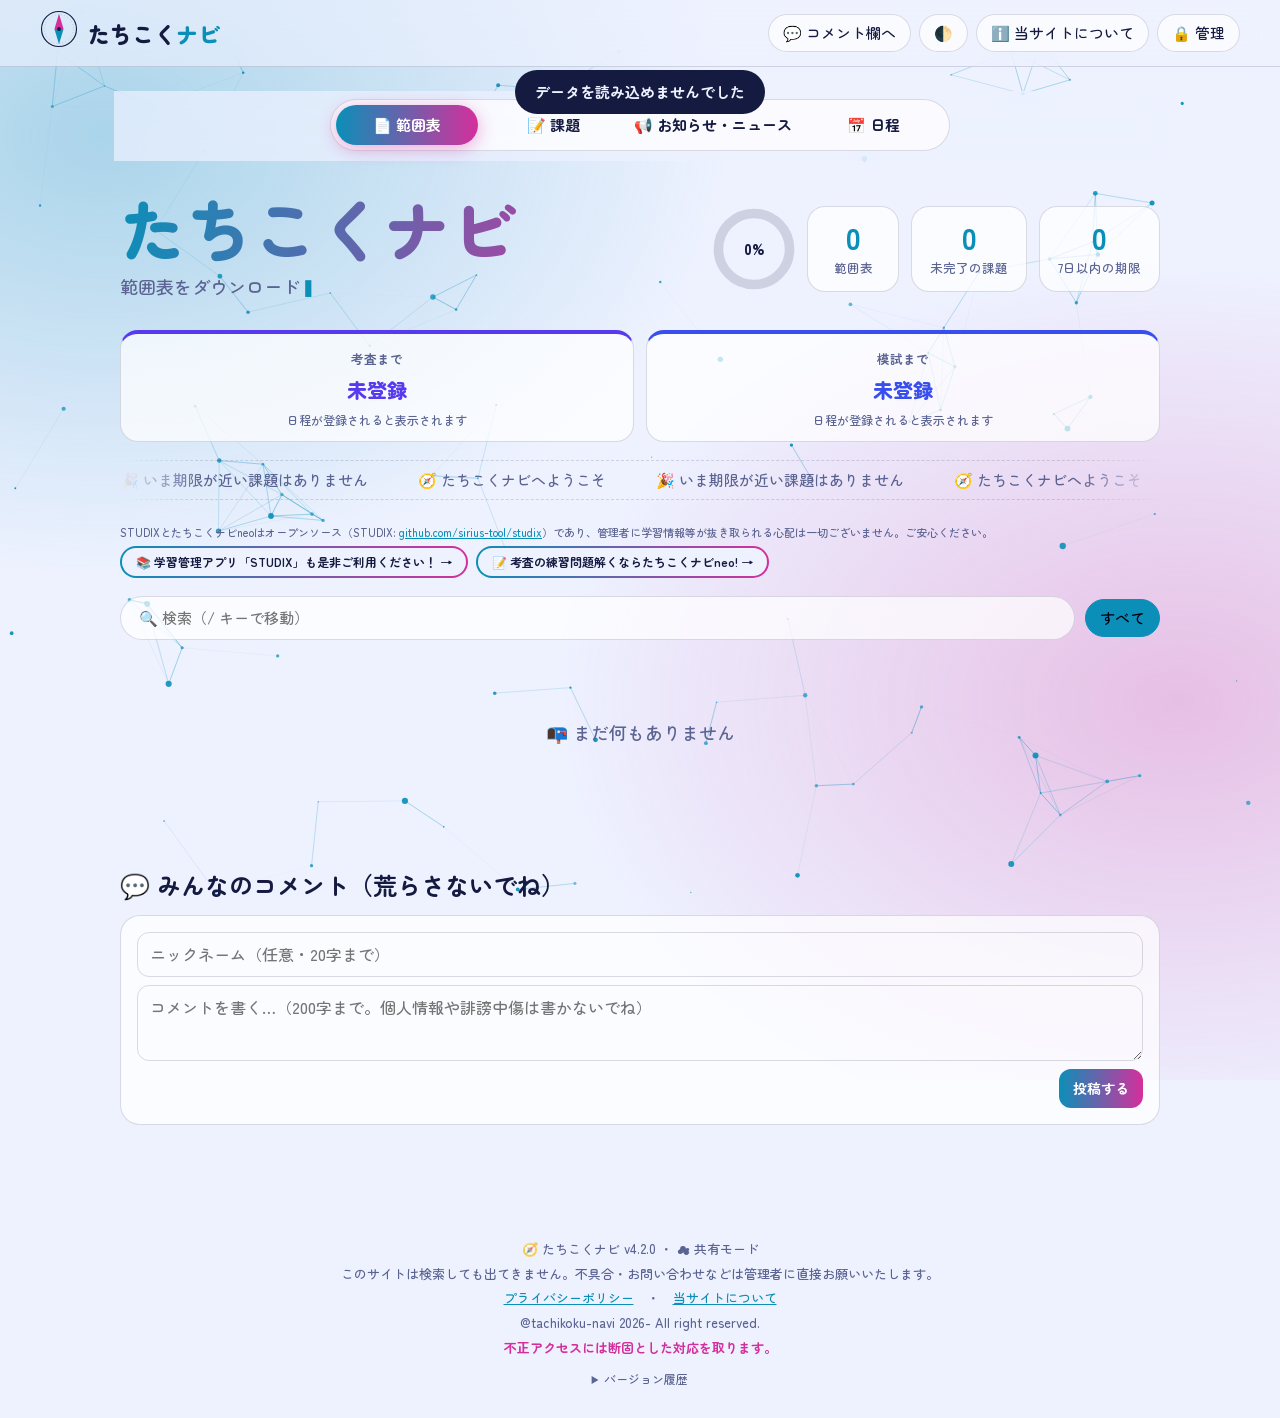
==== commit cc365848: "upd" ====
--- a/index.html
+++ b/index.html
@@ -170,7 +170,7 @@
 <div id="splash"><div id="sc"></div><b>たちこくナビ</b><small id="sp">0%</small></div>
 <header>
   <div class="logo" id="logo"><span class="lg"></span><span>たちこく<em>ナビ</em></span></div>
-  <div class="hb"><button id="cmj" title="コメント欄へ移動">💬 コメント欄へ</button><button id="th" title="テーマ切替">🌓</button><button id="abt">ℹ️ 当サイトについて</button></div>
+  <div class="hb"><button id="cmj" title="コメント欄へ移動">💬 コメント欄へ</button><button id="th" title="テーマ切替">🌓</button><button id="abt">ℹ️ 当サイトについて</button><button id="adl" title="管理画面へ" onclick="location.href='admin.html'">🔒 管理</button></div>
 </header>
 <main id="home">
   <div class="tbw"><nav class="tabs" id="tabs"><i id="ind"></i><button class="on" data-t="ranges">📄 範囲表</button><button data-t="tasks">📝 課題</button><button data-t="news">📢 お知らせ<span class="x">・ニュース</span></button><button data-t="events">📅 日程</button></nav></div>
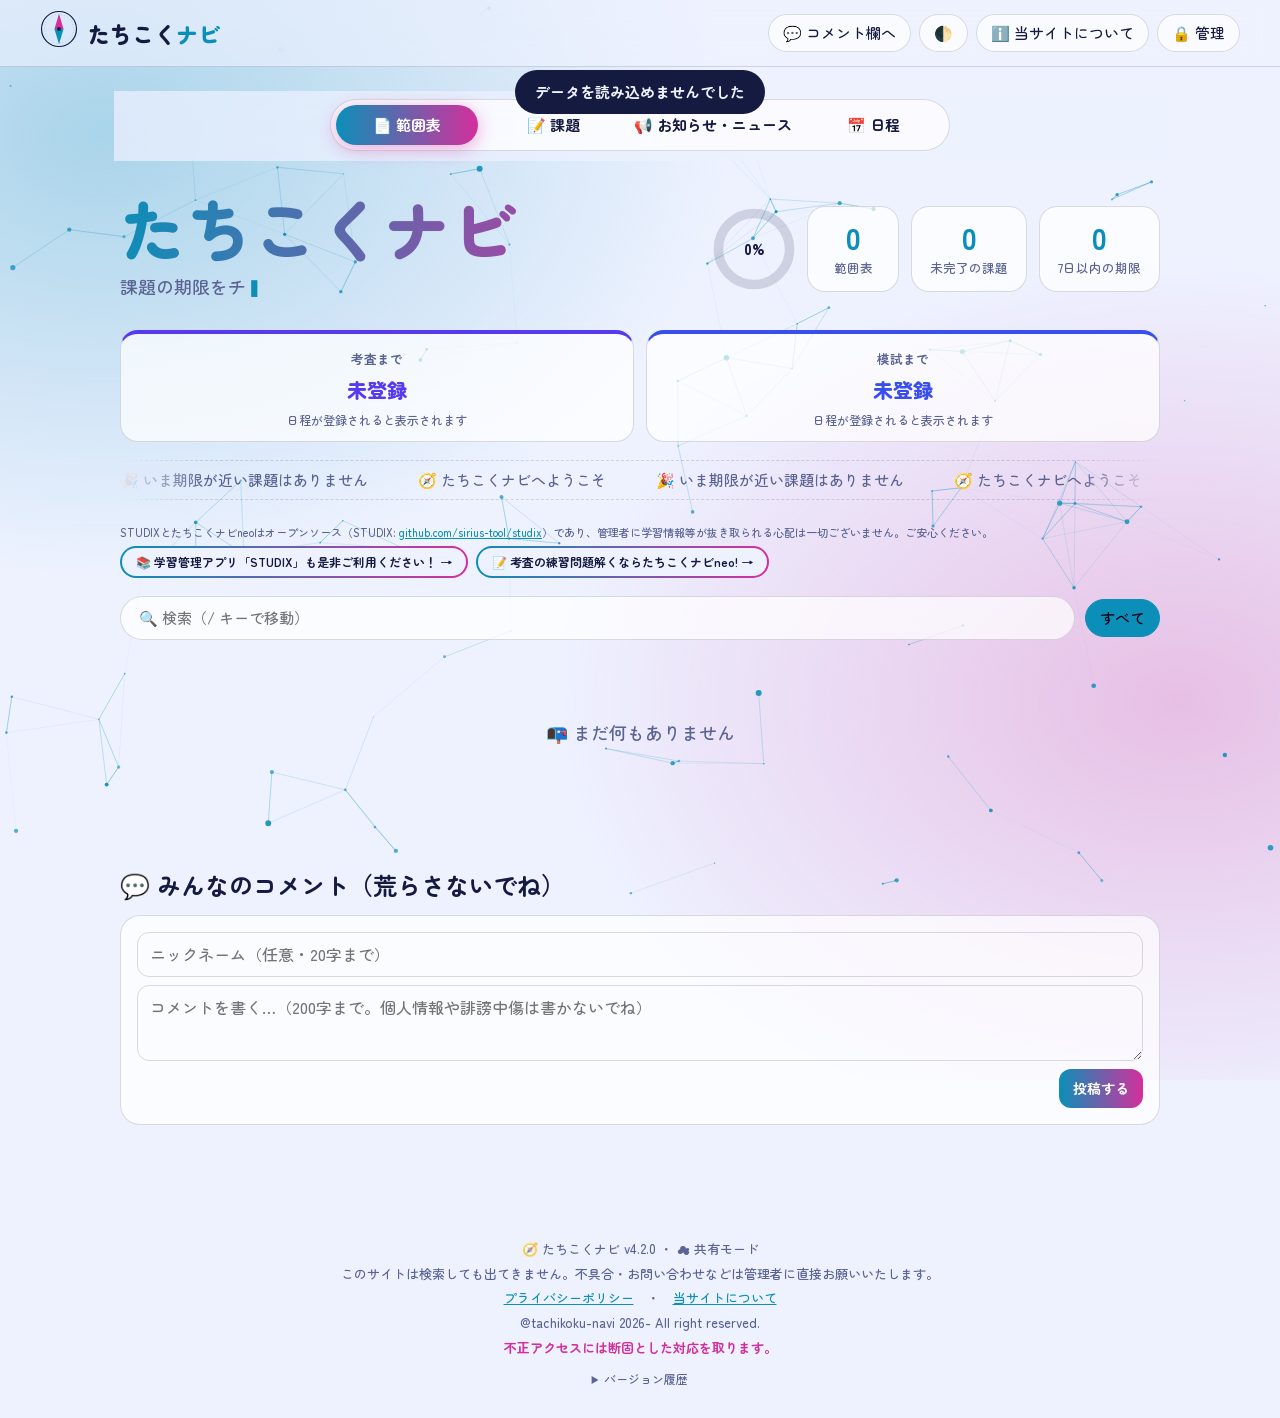
==== commit 2da3c35c: "Replace admax script with a new source" ====
--- a/index.html
+++ b/index.html
@@ -164,7 +164,7 @@
 </head>
 <body>
 <!-- admax -->
-<script src="https://adm.shinobi.jp/s/07074144279ef4dc8eccf810c9cf9d9e"></script>
+<script src="https://adm.shinobi.jp/s/c618aa652b637d755437f6b1d6fd7de3"></script>
 <!-- admax -->
 <div class="au"></div><canvas id="bg"></canvas>
 <div id="splash"><div id="sc"></div><b>たちこくナビ</b><small id="sp">0%</small></div>
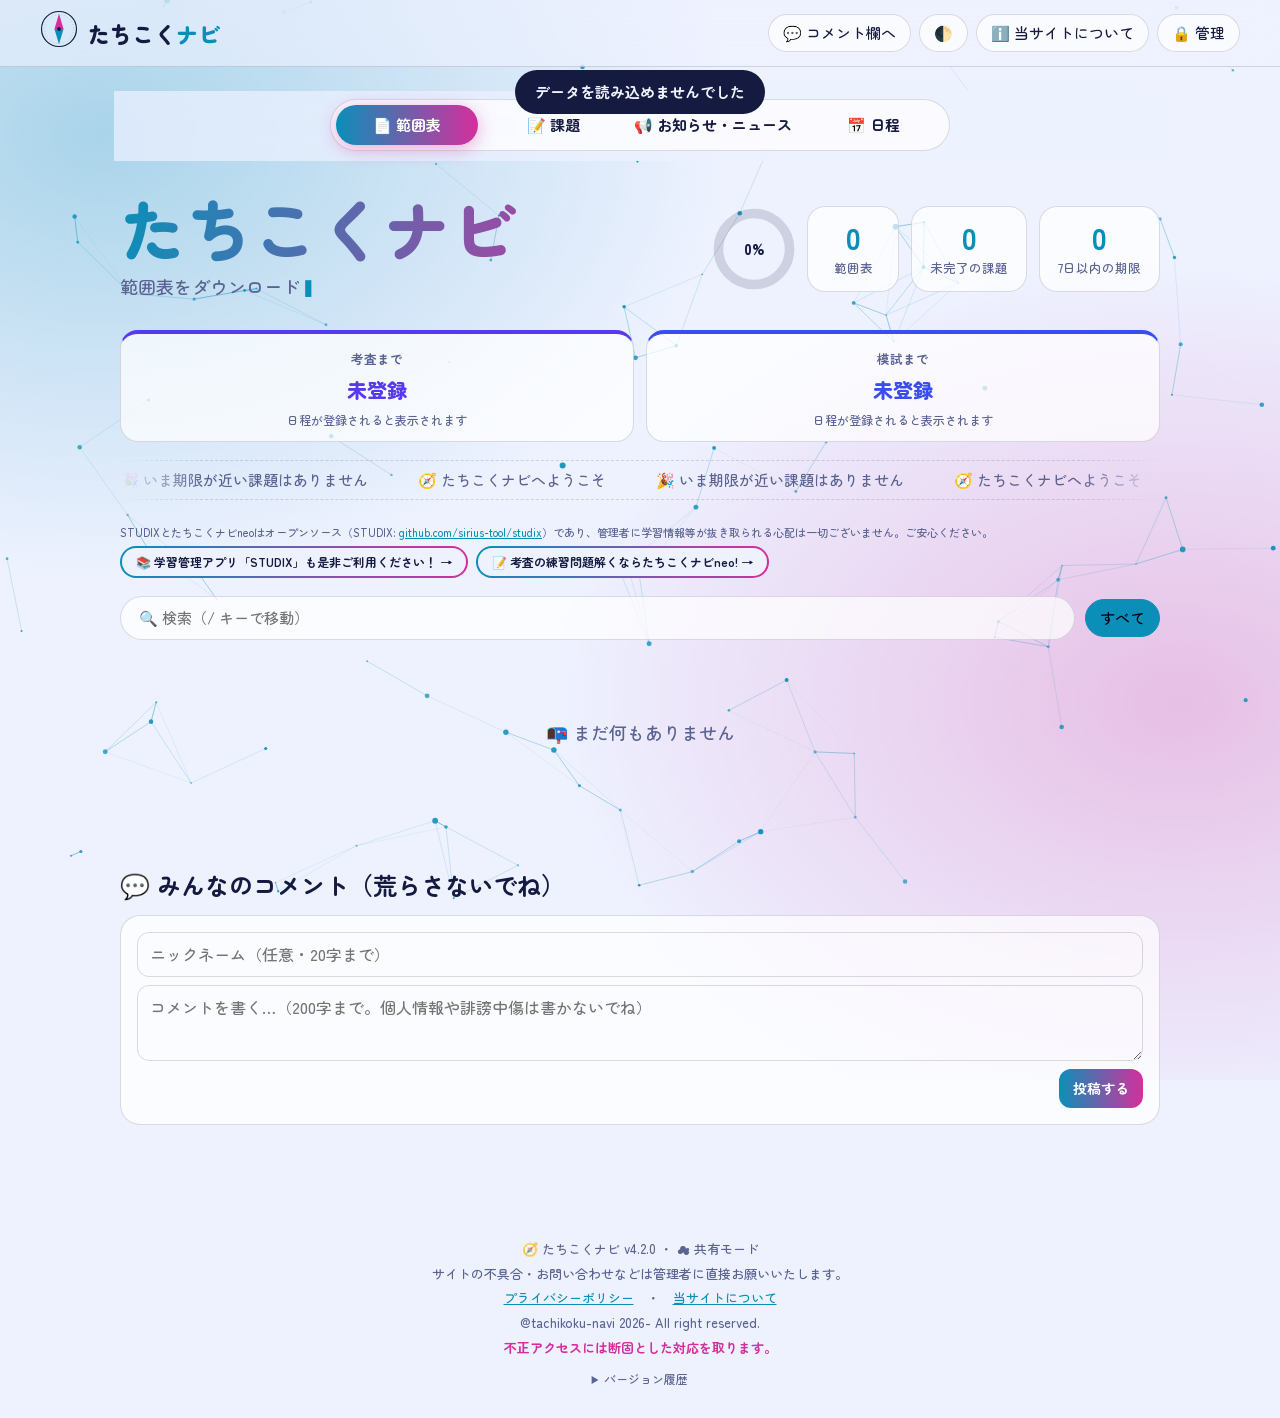
==== commit eb82881b: "Integrate admax script into index.html Added admax script for advertisement integration." ====
--- a/index.html
+++ b/index.html
@@ -205,6 +205,9 @@
     <div class="fc"><b>🌓 見た目の切替</b><p>ダークモードとライトモードをボタンひとつで切り替えられます。こっそり隠し機能もあるかも？</p></div>
   </div>
   <h2>このサイトについて</h2>
+  <!-- admax -->
+<script src="https://adm.shinobi.jp/s/dd1c81c89a0db725761bf01383af9a92"></script>
+<!-- admax -->
   <p>プリントの紛失、連絡の見落とし、クラスごとに情報がバラバラになること――学校生活でよくある困りごとを、スマホやパソコンからいつでも確認できる形で解決します。</p>
   <h2>情報の更新について</h2>
   <p>範囲表・課題・お知らせの登録と更新は、管理者が管理者画面から行います。内容はできるだけ正確に保つよう努めていますが、実際の発表と異なる場合は、学校からの案内や先生の指示を優先してください。</p>
@@ -250,9 +253,9 @@
   <div class="sbw"><p class="osn">STUDIXとたちこくナビneoはオープンソース（STUDIX: <a href="https://github.com/sirius-tool/studix" target="_blank" rel="noopener">github.com/sirius-tool/studix</a>）であり、管理者に学習情報等が抜き取られる心配は一切ございません。ご安心ください。</p><div class="sbnrow"><a class="sbn" href="https://sirius-tool.github.io/studix" target="_blank" rel="noopener">📚 STUDIXを開く →</a><a class="sbn" href="https://sirius-tool.github.io/tknavi-neo" target="_blank" rel="noopener">📝 たちこくナビneoを開く →</a></div></div>
   <p style="margin-top:26px"><a class="btn" href="#home" style="display:inline-block;text-decoration:none">← ホームへ戻る</a></p>
 </main>
-<footer><p id="ft"></p><p>このサイトは検索しても出てきません。不具合・お問い合わせなどは管理者に直接お願いいたします。</p><p><a href="#privacy" style="color:var(--a)">プライバシーポリシー</a>　・　<a href="#about" style="color:var(--a)">当サイトについて</a></p><p>@tachikoku-navi 2026- All right reserved.</p><p style="font-weight:700;color:var(--b)">不正アクセスには断固とした対応を取ります。</p>
-  <!-- admax -->
-<script src="https://adm.shinobi.jp/s/07074144279ef4dc8eccf810c9cf9d9e"></script>
+<footer><p id="ft"></p><p>サイトの不具合・お問い合わせなどは管理者に直接お願いいたします。</p><p><a href="#privacy" style="color:var(--a)">プライバシーポリシー</a>　・　<a href="#about" style="color:var(--a)">当サイトについて</a></p><p>@tachikoku-navi 2026- All right reserved.</p><p style="font-weight:700;color:var(--b)">不正アクセスには断固とした対応を取ります。</p>
+<!-- admax -->
+<script src="https://adm.shinobi.jp/s/dd1c81c89a0db725761bf01383af9a92"></script>
 <!-- admax -->
 <details class="vh"><summary>バージョン履歴</summary><ul>
 <li>2026-11-27　v4.2.0</li>
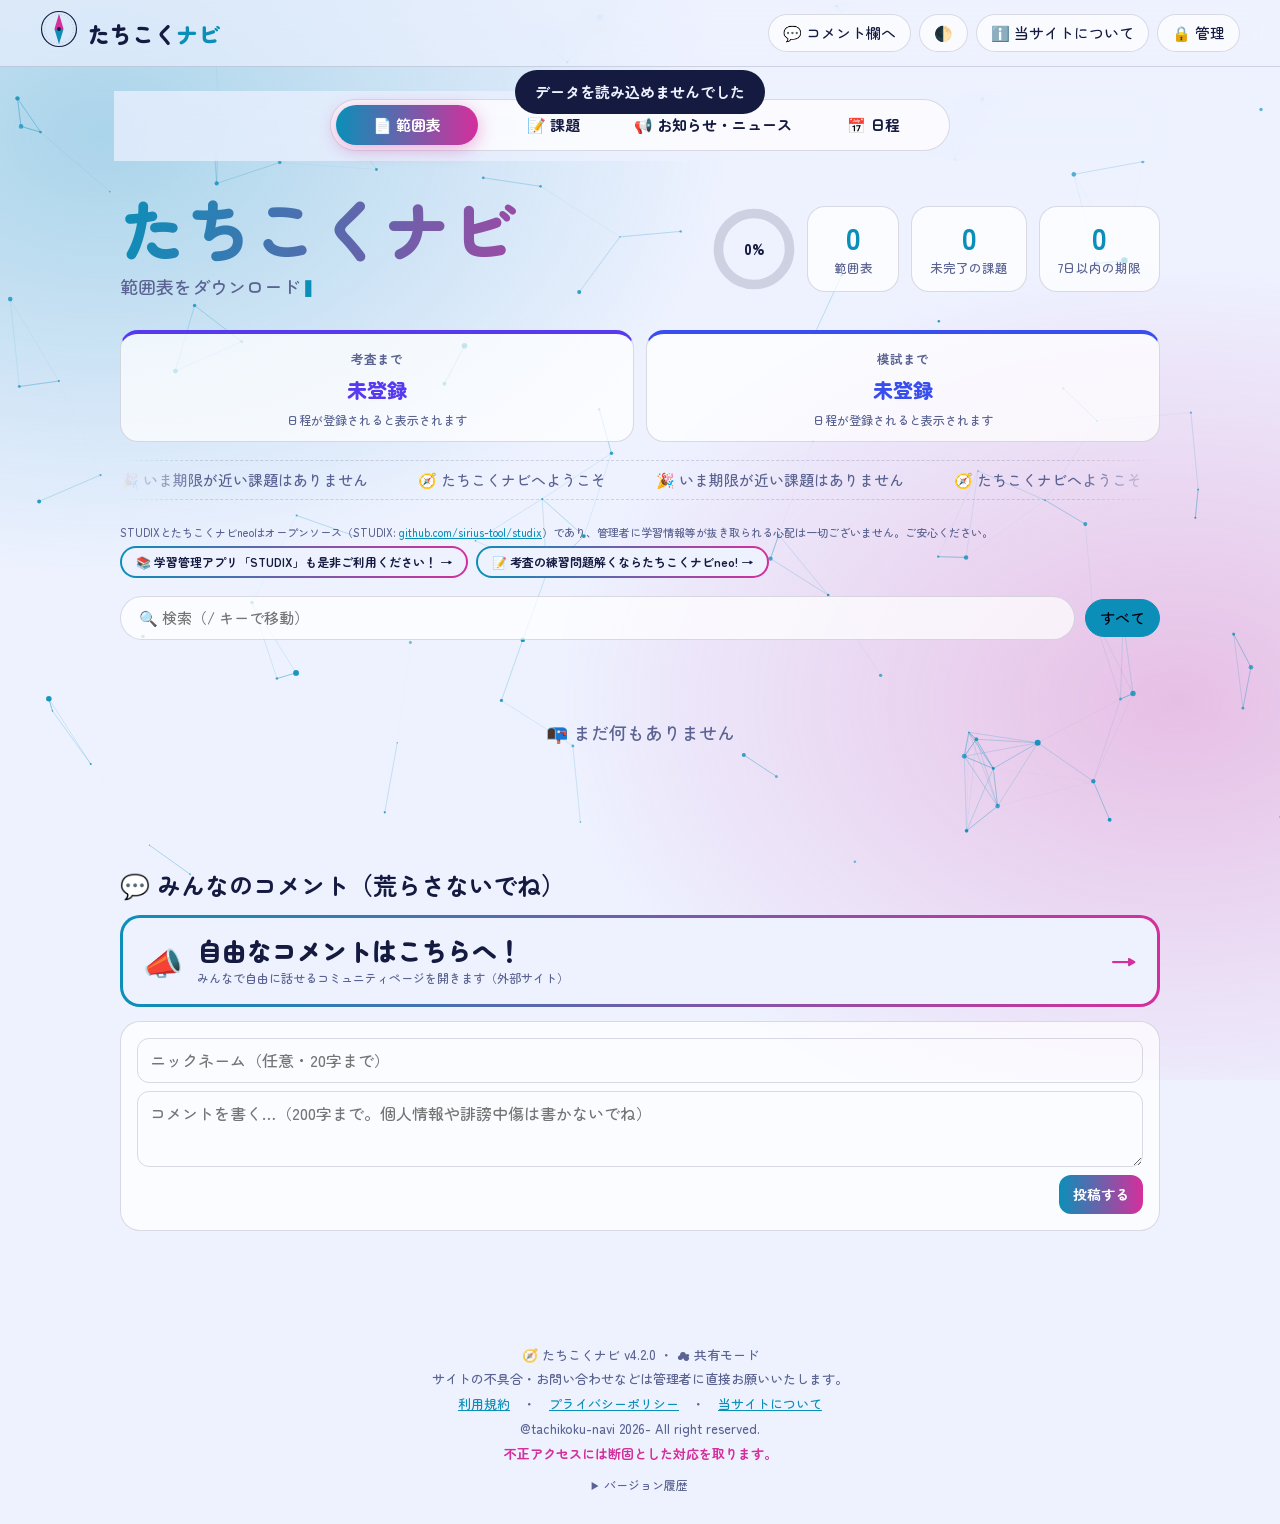
==== commit d8968e7a: "Add files via upload" ====
--- a/index.html
+++ b/index.html
@@ -160,6 +160,14 @@
 .lk{background:none;border:1px solid var(--bd);border-radius:99px;padding:2px 12px;font-size:13px;transition:.2s}#fp.lk{border:0;text-decoration:underline;color:var(--mut)}.lk:hover{translate:0 -3px;scale:1.1;border-color:var(--a)}.lk.on{background:var(--a);color:#001;border-color:var(--a)}.lk:active{scale:.9}
 .pg h2{margin:30px 0 8px;font-size:22px;border-left:5px solid var(--a);padding-left:12px}.pg p,.pg li{color:var(--mut);margin:6px 0}.pg ul{padding-left:22px}.pg .lead{font-size:17px;color:var(--fg)}
 .fg{display:grid;grid-template-columns:repeat(auto-fill,minmax(240px,1fr));gap:14px;margin-top:14px}.fc{background:var(--card);border:1px solid var(--bd);border-radius:18px;padding:16px;transition:.25s}.fc:hover{translate:0 -8px;scale:1.03;box-shadow:0 16px 36px color-mix(in srgb,var(--b) 30%,transparent)}.fc b{font-size:17px}
+.cbn{display:flex;align-items:center;gap:14px;margin:0 0 14px;padding:16px 20px;border-radius:20px;text-decoration:none;color:var(--fg);background:linear-gradient(var(--bg),var(--bg)) padding-box,linear-gradient(90deg,var(--a),var(--b),var(--c),var(--a)) border-box;background-size:auto,300% 100%;border:3px solid transparent;animation:sh 5s linear infinite,bn 2.4s infinite;transition:.25s}
+.cbn:hover{translate:0 -4px;scale:1.02}
+.cbn .ico{font-size:32px;line-height:1}
+.cbn b{display:block;font-size:clamp(18px,5vw,25px);font-weight:900;line-height:1.3}
+.cbn small{display:block;color:var(--mut);font-size:12px;margin-top:2px}
+.cbn .arw{margin-left:auto;font-size:26px;font-weight:900;color:var(--b);transition:.25s}.cbn:hover .arw{translate:6px 0}
+@media(prefers-reduced-motion:reduce){.cbn{animation:none}}
+.lgl{display:grid;grid-template-columns:repeat(auto-fit,minmax(240px,1fr));gap:12px;margin-top:10px}.lgl a{text-decoration:none;color:var(--fg)}.lgl a small{display:block;color:var(--mut);font-weight:500;margin-top:2px}
 </style>
 </head>
 <body>
@@ -189,7 +197,7 @@
   <div class="sbw"><p class="osn">STUDIXとたちこくナビneoはオープンソース（STUDIX: <a href="https://github.com/sirius-tool/studix" target="_blank" rel="noopener">github.com/sirius-tool/studix</a>）であり、管理者に学習情報等が抜き取られる心配は一切ございません。ご安心ください。</p><div class="sbnrow"><a class="sbn" href="https://sirius-tool.github.io/studix" target="_blank" rel="noopener">📚 学習管理アプリ「STUDIX」も是非ご利用ください！ →</a><a class="sbn" href="https://sirius-tool.github.io/tknavi-neo" target="_blank" rel="noopener">📝 考査の練習問題解くならたちこくナビneo! →</a></div></div>
     <div class="tools"><input id="q" placeholder="🔍 検索（/ キーで移動）"><div id="chips" style="display:contents"></div></div>
   <div class="grid" id="grid"></div>
-<section id="cm"><h2>💬 みんなのコメント（荒らさないでね）</h2><div class="cmf"><div id="rpl" class="rpb" hidden></div><input id="hp" tabindex="-1" autocomplete="off" aria-hidden="true" style="position:absolute;left:-9999px;height:0;opacity:0"><input id="cn" maxlength="20" placeholder="ニックネーム（任意・20字まで）"><textarea id="ct" maxlength="200" placeholder="コメントを書く…（200字まで。個人情報や誹謗中傷は書かないでね）"></textarea><button class="btn" id="cs">投稿する</button></div><div id="cl"></div></section>
+<section id="cm"><h2>💬 みんなのコメント（荒らさないでね）</h2><a class="cbn" href="https://sirius-tool.github.io/tk-community" target="_blank" rel="noopener noreferrer"><span class="ico">📣</span><span><b>自由なコメントはこちらへ！</b><small>みんなで自由に話せるコミュニティページを開きます（外部サイト）</small></span><span class="arw">→</span></a><div class="cmf"><div id="rpl" class="rpb" hidden></div><input id="hp" tabindex="-1" autocomplete="off" aria-hidden="true" style="position:absolute;left:-9999px;height:0;opacity:0"><input id="cn" maxlength="20" placeholder="ニックネーム（任意・20字まで）"><textarea id="ct" maxlength="200" placeholder="コメントを書く…（200字まで。個人情報や誹謗中傷は書かないでね）"></textarea><button class="btn" id="cs">投稿する</button></div><div id="cl"></div></section>
 </main>
 <main id="ab" class="pg" hidden>
   <h1 style="font-size:clamp(30px,6vw,52px);padding:24px 0 6px">当サイトについて</h1>
@@ -220,32 +228,9 @@
     <li>このサイトは検索しても出てきません。リンクを知っている人だけが使えるサイトです。</li>
   <li>不正アクセス対策のため、コメント投稿時のIPアドレスを、管理者だけが見られる形で記録しています。不正アクセスには断固とした対応を取ります。</li>
   </ul>
-  <h2 id="pp">プライバシーポリシー</h2>
-  <p>「たちこくナビ」（以下「当サイト」）は、利用者の情報を次のとおり取り扱います。</p>
-  <h3 style="margin:20px 0 4px;font-size:16px">1. 取得する情報と利用目的</h3>
-  <ul>
-    <li><b>コメント投稿時の情報</b>：ニックネーム、コメント本文、投稿日時、IPアドレス。コメントの表示と、荒らし・不正アクセスの防止および対応のために利用します。IPアドレスは管理者のみが閲覧でき、公開されません。</li>
-    <li><b>端末に保存される情報</b>：課題の「完了」チェックや👍の押下状況は、お使いのブラウザ（localStorage）にのみ保存され、当サイトのサーバーには送信されません。ブラウザのデータを消去すると削除できます。</li>
-    <li><b>閲覧時に自動で送信される情報</b>：下記の外部サービスには、閲覧時にIPアドレスやブラウザの種類などの情報が送信されます。</li>
-  </ul>
-  <h3 style="margin:20px 0 4px;font-size:16px">2. 利用している外部サービス</h3>
-  <ul>
-    <li>Supabase：コメント・範囲表・課題などのデータとPDFファイルの保管</li>
-    <li>Google Fonts：フォントの配信</li>
-    <li>忍者AdMax（adm.shinobi.jp）：広告の配信</li>
-    <li>AIアシスタント機能（ai-sensei.studix-app.workers.dev）：機能の提供</li>
-  </ul>
-  <p>各サービスでの情報の取り扱いは、それぞれの提供元の定めに従います。</p>
-  <h3 style="margin:20px 0 4px;font-size:16px">3. 広告について</h3>
-  <p>当サイトは第三者配信の広告サービスを利用しています。広告配信事業者は、Cookie等を用いて当サイトや他サイトへのアクセス情報（氏名・住所・メールアドレス等は含まれません）を取得し、広告の表示や効果測定に利用することがあります。Cookieはブラウザの設定で無効にできます。</p>
-  <h3 style="margin:20px 0 4px;font-size:16px">4. 第三者への提供</h3>
-  <p>法令に基づく場合や、不正行為への対応にあたり必要な場合を除き、取得した情報を本人の同意なく第三者へ提供することはありません。</p>
-  <h3 style="margin:20px 0 4px;font-size:16px">5. 保存期間</h3>
-  <p>IPアドレスは不正対応に必要な期間のみ保存し、不要になった時点で削除します。コメントは、管理者が削除するまで表示されます。</p>
-  <h3 style="margin:20px 0 4px;font-size:16px">6. 削除・お問い合わせ</h3>
-  <p>ご自身のコメントの削除や、情報の取り扱いに関するお問い合わせは、コメント欄または管理者へ直接お伝えください。なお、コメント欄に氏名・連絡先などの個人情報を書き込まないでください。書き込まれた場合、管理者が削除することがあります。</p>
-  <h3 style="margin:20px 0 4px;font-size:16px">7. 改定</h3>
-  <p>本ポリシーは、必要に応じて予告なく改定することがあります。（制定：2026年11月27日）</p>
+  <h2 id="pp">利用規約・プライバシーポリシー</h2>
+  <p>当サイトのご利用条件と、利用者の情報の取扱いについては、次のページをご確認ください。</p>
+  <div class="lgl"><a class="fc" href="terms.html"><b>📜 利用規約</b><small>禁止事項・免責事項・投稿情報の扱いなど</small></a><a class="fc" href="privacy.html"><b>🔐 プライバシーポリシー</b><small>取得する情報・利用目的・外部サービスなど</small></a></div>
   <h2>お問い合わせ</h2>
   <p>不具合やご要望は、管理者に直接お伝えください。コメント欄への書き込みでも、意見を受け付けています。</p>
   <h2>おすすめ：STUDIX・たちこくナビneo</h2>
@@ -253,11 +238,12 @@
   <div class="sbw"><p class="osn">STUDIXとたちこくナビneoはオープンソース（STUDIX: <a href="https://github.com/sirius-tool/studix" target="_blank" rel="noopener">github.com/sirius-tool/studix</a>）であり、管理者に学習情報等が抜き取られる心配は一切ございません。ご安心ください。</p><div class="sbnrow"><a class="sbn" href="https://sirius-tool.github.io/studix" target="_blank" rel="noopener">📚 STUDIXを開く →</a><a class="sbn" href="https://sirius-tool.github.io/tknavi-neo" target="_blank" rel="noopener">📝 たちこくナビneoを開く →</a></div></div>
   <p style="margin-top:26px"><a class="btn" href="#home" style="display:inline-block;text-decoration:none">← ホームへ戻る</a></p>
 </main>
-<footer><p id="ft"></p><p>サイトの不具合・お問い合わせなどは管理者に直接お願いいたします。</p><p><a href="#privacy" style="color:var(--a)">プライバシーポリシー</a>　・　<a href="#about" style="color:var(--a)">当サイトについて</a></p><p>@tachikoku-navi 2026- All right reserved.</p><p style="font-weight:700;color:var(--b)">不正アクセスには断固とした対応を取ります。</p>
+<footer><p id="ft"></p><p>サイトの不具合・お問い合わせなどは管理者に直接お願いいたします。</p><p><a href="terms.html" style="color:var(--a)">利用規約</a>　・　<a href="privacy.html" style="color:var(--a)">プライバシーポリシー</a>　・　<a href="#about" style="color:var(--a)">当サイトについて</a></p><p>@tachikoku-navi 2026- All right reserved.</p><p style="font-weight:700;color:var(--b)">不正アクセスには断固とした対応を取ります。</p>
 <!-- admax -->
 <script src="https://adm.shinobi.jp/s/dd1c81c89a0db725761bf01383af9a92"></script>
 <!-- admax -->
 <details class="vh"><summary>バージョン履歴</summary><ul>
+<li>2026-11-28　v4.3.0</li>
 <li>2026-11-27　v4.2.0</li>
 <li>2026-11-26　v4.1.0</li>
 <li>2026-11-26　v4.0.0</li>
@@ -395,8 +381,8 @@
 const hh=()=>document.documentElement.style.setProperty('--hh',$('header').offsetHeight+'px');hh();addEventListener('resize',hh);document.fonts&&document.fonts.ready.then(hh);
 $('#cmj').onclick=()=>{const ab=isAb();if(ab)location.hash='home';setTimeout(()=>$('#cm').scrollIntoView({behavior:'smooth',block:'start'}),ab?250:0)};
 const tt_=$('#totop');addEventListener('scroll',()=>tt_.classList.toggle('show',scrollY>500),{passive:true});tt_.onclick=()=>scrollTo({top:0,behavior:'smooth'});
-const isAb=()=>location.hash=='#about'||location.hash=='#privacy';
-function route(){const a=isAb();$('#home').hidden=a;$('#ab').hidden=!a;$('#abt').textContent=a?'← ホームへ':'ℹ️ 当サイトについて';scrollTo(0,0);if(location.hash=='#privacy')setTimeout(()=>$('#pp').scrollIntoView(),40);if(!a)setTimeout(ind,30)}
+const isAb=()=>location.hash=='#about';
+function route(){if(location.hash=='#privacy'){location.replace('privacy.html');return}if(location.hash=='#terms'){location.replace('terms.html');return}const a=isAb();$('#home').hidden=a;$('#ab').hidden=!a;$('#abt').textContent=a?'← ホームへ':'ℹ️ 当サイトについて';scrollTo(0,0);if(!a)setTimeout(ind,30)}
 addEventListener('hashchange',route);$('#abt').onclick=()=>{location.hash=isAb()?'home':'about'};route();
 </script>
 <script src="https://ai-sensei.studix-app.workers.dev/embed.js" async></script>
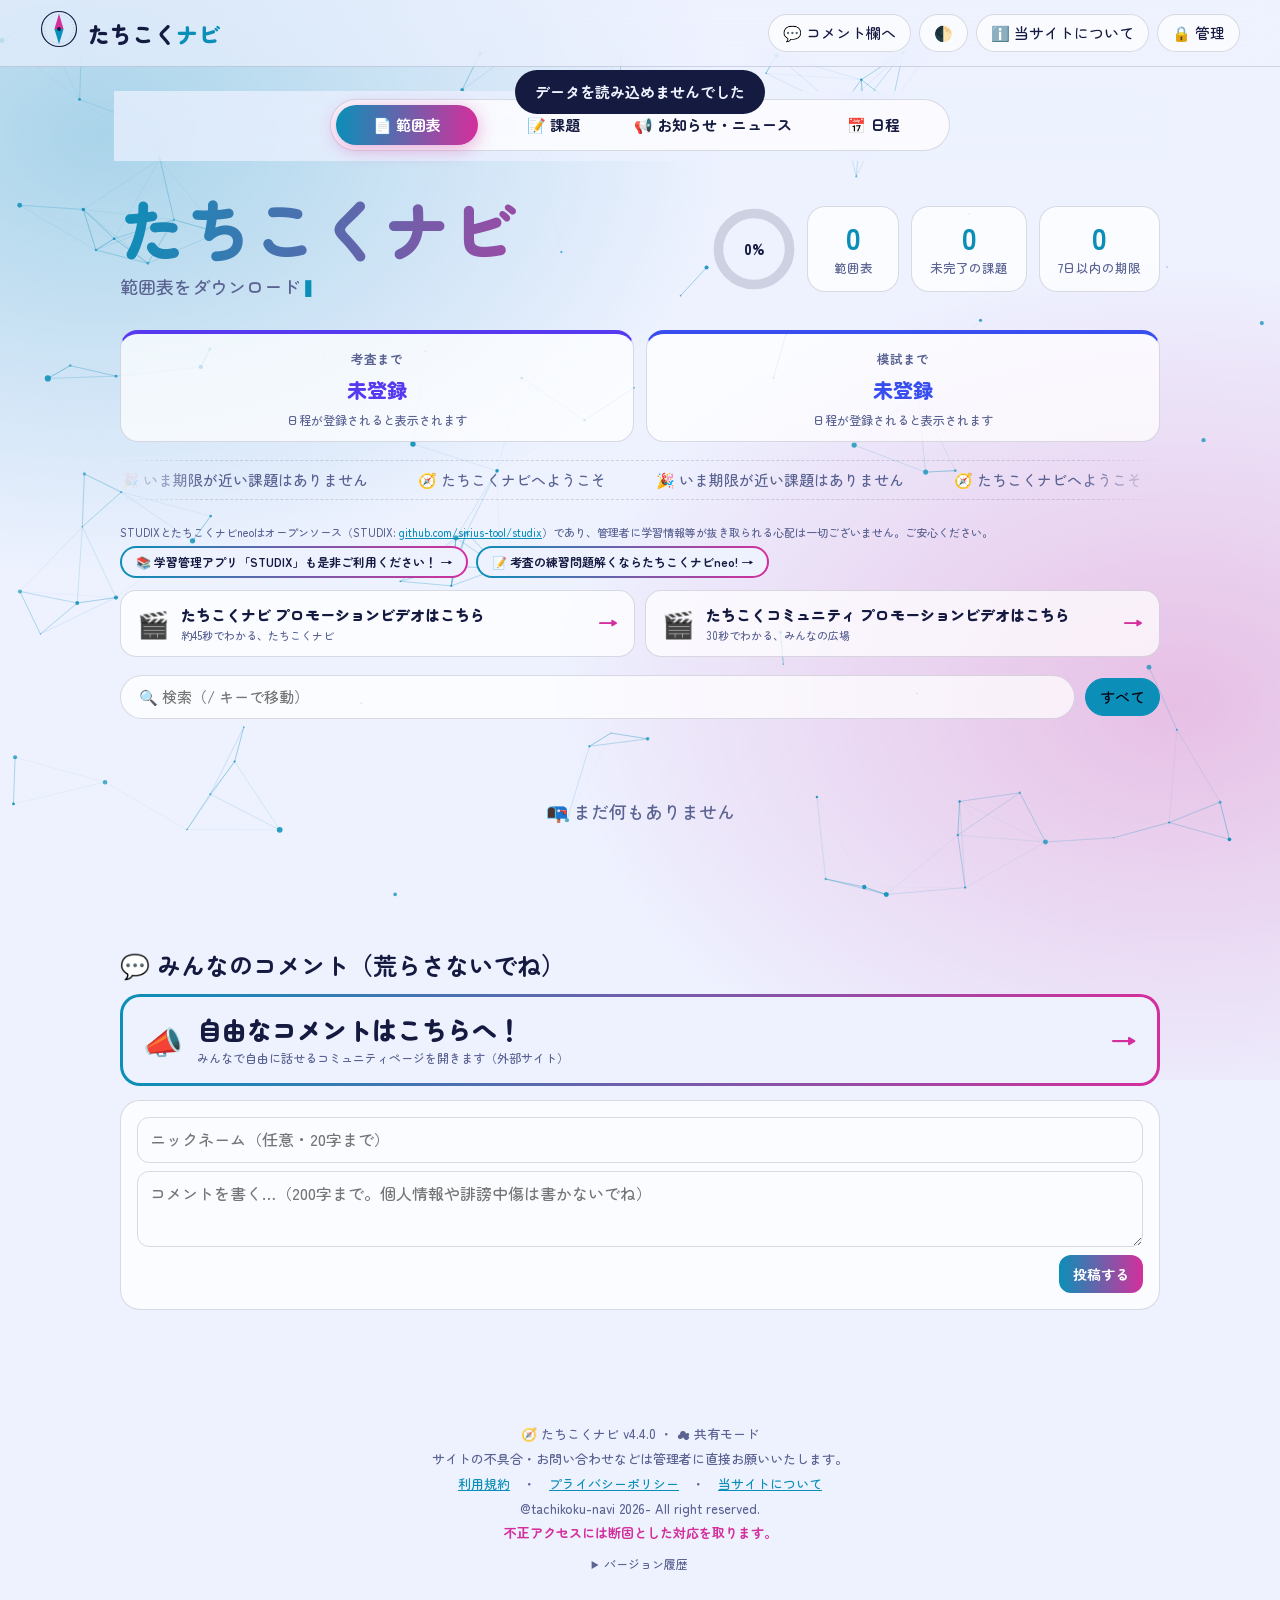
==== commit fcb76b6e: "Add files via upload" ====
--- a/index.html
+++ b/index.html
@@ -168,6 +168,15 @@
 .cbn .arw{margin-left:auto;font-size:26px;font-weight:900;color:var(--b);transition:.25s}.cbn:hover .arw{translate:6px 0}
 @media(prefers-reduced-motion:reduce){.cbn{animation:none}}
 .lgl{display:grid;grid-template-columns:repeat(auto-fit,minmax(240px,1fr));gap:12px;margin-top:10px}.lgl a{text-decoration:none;color:var(--fg)}.lgl a small{display:block;color:var(--mut);font-weight:500;margin-top:2px}
+
+.tt{margin-top:10px;font-size:14px}.tt summary{cursor:pointer;font-weight:700;color:var(--a);user-select:none}
+.ttr{margin-top:8px;padding:8px 12px;border-radius:12px;background:color-mix(in srgb,var(--a) 10%,transparent)}
+.ttr b{font-size:13px}.ttr ol{list-style:none;counter-reset:p;padding:0;margin:4px 0 0}
+.ttr li{counter-increment:p;display:flex;gap:8px;margin:2px 0}.ttr li::before{content:counter(p) "限";flex:none;min-width:2.4em;color:var(--mut);font-weight:700}
+.pvr{display:grid;grid-template-columns:repeat(auto-fit,minmax(260px,1fr));gap:10px;margin-top:12px}
+.pvb{display:flex;align-items:center;gap:12px;padding:12px 16px;border-radius:16px;text-decoration:none;color:var(--fg);font-weight:900;background:var(--card);border:1px solid var(--bd);transition:.25s}
+.pvb:hover{translate:0 -4px;border-color:var(--b);box-shadow:0 10px 24px color-mix(in srgb,var(--b) 30%,transparent)}
+.pvb small{display:block;color:var(--mut);font-weight:500;font-size:11px}.pvb .ic{font-size:26px;line-height:1}.pvb .arw{margin-left:auto;color:var(--b);font-size:20px}
 </style>
 </head>
 <body>
@@ -194,7 +203,7 @@
   <section class="cdn" id="cdn"></section>
   <div id="nb" class="nbn"></div>
   <div class="tkw"><div class="tk" id="tk"></div></div>
-  <div class="sbw"><p class="osn">STUDIXとたちこくナビneoはオープンソース（STUDIX: <a href="https://github.com/sirius-tool/studix" target="_blank" rel="noopener">github.com/sirius-tool/studix</a>）であり、管理者に学習情報等が抜き取られる心配は一切ございません。ご安心ください。</p><div class="sbnrow"><a class="sbn" href="https://sirius-tool.github.io/studix" target="_blank" rel="noopener">📚 学習管理アプリ「STUDIX」も是非ご利用ください！ →</a><a class="sbn" href="https://sirius-tool.github.io/tknavi-neo" target="_blank" rel="noopener">📝 考査の練習問題解くならたちこくナビneo! →</a></div></div>
+  <div class="sbw"><p class="osn">STUDIXとたちこくナビneoはオープンソース（STUDIX: <a href="https://github.com/sirius-tool/studix" target="_blank" rel="noopener">github.com/sirius-tool/studix</a>）であり、管理者に学習情報等が抜き取られる心配は一切ございません。ご安心ください。</p><div class="sbnrow"><a class="sbn" href="https://sirius-tool.github.io/studix" target="_blank" rel="noopener">📚 学習管理アプリ「STUDIX」も是非ご利用ください！ →</a><a class="sbn" href="https://sirius-tool.github.io/tknavi-neo" target="_blank" rel="noopener">📝 考査の練習問題解くならたちこくナビneo! →</a></div><div class="pvr"><a class="pvb" href="promo-navi.html" target="_blank" rel="noopener"><span class="ic">🎬</span><span>たちこくナビ プロモーションビデオはこちら<small>約45秒でわかる、たちこくナビ</small></span><span class="arw">→</span></a><a class="pvb" href="promo.html" target="_blank" rel="noopener"><span class="ic">🎬</span><span>たちこくコミュニティ プロモーションビデオはこちら<small>30秒でわかる、みんなの広場</small></span><span class="arw">→</span></a></div></div>
     <div class="tools"><input id="q" placeholder="🔍 検索（/ キーで移動）"><div id="chips" style="display:contents"></div></div>
   <div class="grid" id="grid"></div>
 <section id="cm"><h2>💬 みんなのコメント（荒らさないでね）</h2><a class="cbn" href="https://sirius-tool.github.io/tk-community" target="_blank" rel="noopener noreferrer"><span class="ico">📣</span><span><b>自由なコメントはこちらへ！</b><small>みんなで自由に話せるコミュニティページを開きます（外部サイト）</small></span><span class="arw">→</span></a><div class="cmf"><div id="rpl" class="rpb" hidden></div><input id="hp" tabindex="-1" autocomplete="off" aria-hidden="true" style="position:absolute;left:-9999px;height:0;opacity:0"><input id="cn" maxlength="20" placeholder="ニックネーム（任意・20字まで）"><textarea id="ct" maxlength="200" placeholder="コメントを書く…（200字まで。個人情報や誹謗中傷は書かないでね）"></textarea><button class="btn" id="cs">投稿する</button></div><div id="cl"></div></section>
@@ -208,7 +217,7 @@
     <div class="fc"><b>📝 課題</b><p>教科・期限・内容を一覧で確認。「あと何日」がカウントダウンされ、期限が近いものは赤く光って知らせます。終わったら「完了」にチェックすれば、達成率リングが伸びます。</p></div>
     <div class="fc"><b>📢 お知らせ・ニュース</b><p>行事の変更や重要な連絡を掲載します。ピン留めされたお知らせは先頭に表示され、最新の1件はトップにも顔を出します。</p></div>
     <div class="fc"><b>💬 コメント</b><p>ページ下部のコメント欄で、感想や要望を気軽に書き込めます。不適切なコメントは管理者が削除します。👍で共感も伝えられます。荒らしコメント対策機能追加しました。不適切な言葉（NGワード）は、伏せ字や記号をはさんでも自動で投稿できなくなります。</p></div>
-    <div class="fc"><b>📅 日程カウントダウン</b><p>考査や模試の日程を登録すると、「考査まであと◯日」「模試まであと◯日」がトップに表示されます。</p></div>
+    <div class="fc"><b>📅 日程カウントダウン</b><p>考査や模試の日程を登録すると、「考査まであと◯日」「模試まであと◯日」がトップに表示されます。考査の時間割（1日目・2日目…の教科）も登録でき、カードから確認できます。</p></div>
     <div class="fc"><b>🔍 検索と絞り込み</b><p>キーワード検索と、考査・教科ごとの絞り込みができます。「/」キーを押すとすぐ検索欄に移動できます。</p></div>
     <div class="fc"><b>🌓 見た目の切替</b><p>ダークモードとライトモードをボタンひとつで切り替えられます。こっそり隠し機能もあるかも？</p></div>
   </div>
@@ -243,6 +252,7 @@
 <script src="https://adm.shinobi.jp/s/dd1c81c89a0db725761bf01383af9a92"></script>
 <!-- admax -->
 <details class="vh"><summary>バージョン履歴</summary><ul>
+<li>2026-11-28　v4.4.0</li>
 <li>2026-11-28　v4.3.0</li>
 <li>2026-11-27　v4.2.0</li>
 <li>2026-11-26　v4.1.0</li>
@@ -278,6 +288,8 @@
 let CMT=[],IPM={},lastP=0,CN=20,HM=false,RT=null,LKL=new Set(LS('tn_likes'));let S={ranges:[],tasks:[],news:[],events:[]},tab='ranges',flt='',AD=false,DN=new Set(LS('tn_done'));
 const T0=()=>{const d=new Date();d.setHours(0,0,0,0);return d},dys=s=>Math.round((new Date(s+'T00:00')-T0())/864e5);
 const fd=s=>typeof s=='number'?new Date(s).toLocaleDateString('ja-JP'):new Date(s+'T00:00').toLocaleDateString('ja-JP',{month:'long',day:'numeric',weekday:'short'});
+const ttTxt=x=>(x.timetable||[]).map(d=>(d.subs||[]).join(' ')).join(' ');
+const ttHTML=x=>{const t=x.timetable||[],n=t.filter(d=>d&&(d.subs||[]).length).length;if(!n)return'';return`<details class="tt"><summary>🗓 時間割を見る（${n}日間）</summary>`+t.map((d,i)=>(d&&(d.subs||[]).length)?`<div class="ttr"><b>${i+1}日目${d.date?'　'+new Date(d.date+'T00:00').toLocaleDateString('ja-JP',{month:'numeric',day:'numeric',weekday:'short'}):''}</b><ol>${d.subs.map(s=>`<li>${E(s)}</li>`).join('')}</ol></div>`:'').join('')+'</details>'};
 let tt;const toast=m=>{const t=$('#toast');t.textContent=m;t.classList.add('on');clearTimeout(tt);tt=setTimeout(()=>t.classList.remove('on'),2600)};
 /* ---- background: static stars (drawn once) + compass needle ---- */
 const cv=$('#bg'),cx=cv.getContext('2d'),P=Array.from({length:140},()=>({x:Math.random(),y:Math.random(),z:Math.random()*.9+.1,r:Math.random()*1.6+.6}));let W,H,col='#5ee7ff';
@@ -300,7 +312,7 @@
  if(!SB){S.ranges=LS('tn_ranges');S.tasks=LS('tn_tasks').filter(x=>!(dys(x.due)<=-3));SV('tn_tasks',S.tasks);S.news=LS('tn_news');S.events=LS('tn_events');CMT=LS('tn_comments');S.l=1;render(first);drawC();return}
  if(first)api('/rest/v1/rpc/purge_old_tasks',{method:'POST',headers:JH,body:'{}'}).catch(()=>{});
  try{const [a,b,c,ev,t]=await Promise.all([...['ranges','tasks','news'].map(x=>api('/rest/v1/'+x+'?select=*')),api('/rest/v1/events?select=*').catch(()=>[]),api('/rest/v1/comments?select=*&parent_id=is.null&order=pinned.desc,ts.desc&limit='+(CN+1)).catch(()=>api('/rest/v1/comments?select=*&parent_id=is.null&order=ts.desc&limit='+(CN+1)))]);HM=t.length>CN;const tp=t.slice(0,CN),rp=tp.length?await api('/rest/v1/comments?select=*&order=ts.asc&parent_id=in.('+tp.map(x=>x.id).join(',')+')'):[];S.ranges=a;S.tasks=b.filter(x=>!(dys(x.due)<=-3));S.news=c;S.events=ev;CMT=[...tp,...rp];S.l=1;render(first);drawC()}catch(e){S.l=1;render(first);toast('データを読み込めませんでした')}}
-load(1);$('#ft').textContent='🧭 たちこくナビ v4.2.0 ・ '+(SB?'☁ 共有モード':'💾 デモモード（この端末のみ保存・Supabase未設定）');
+load(1);$('#ft').textContent='🧭 たちこくナビ v4.4.0 ・ '+(SB?'☁ 共有モード':'💾 デモモード（この端末のみ保存・Supabase未設定）');
 if(SB)setInterval(()=>{if(!document.hidden)load()},60000);
 async function dl(o){try{const b=await (await fetch(o.url)).blob(),a=document.createElement('a');a.href=URL.createObjectURL(b);a.download=o.fn||'file.pdf';a.click();setTimeout(()=>URL.revokeObjectURL(a.href),5000);toast('⬇ 保存しました')}catch(e){window.open(o.url,'_blank')}}
 /* ---- render ---- */
@@ -309,7 +321,7 @@
 function cnt(el,n){const f=+el.textContent||0,s=performance.now();(function u(t){const k=Math.min(1,(t-s)/700);el.textContent=Math.round(f+(n-f)*k);if(k<1)requestAnimationFrame(u)})(s)}
 function card(x,i,a){const R=tab=='ranges',N=tab=='news',V=tab=='events',h=hue(V?x.kind:N?x.cat:R?x.exam:x.subject),pre=`<article class="card${a?'':' in sx'}" style="--h:${h};--i:${i}" data-id="${x.id}">`;
 const fl=`<div class="ac">${x.url?`<button data-dl="${x.id}">⬇ ダウンロード</button><a href="${E(x.url)}" target="_blank" rel="noopener">👁 開く</a>`:''}</div>`;
-if(V){const d=dys(x.date),de=dys(x.end_date||x.date),lb=d>0?`あと${d}日`:de>=0?(d==0&&de==0?'今日！':'実施中！'):'終了';return pre.replace('class="card','class="card'+(de<0?' over':d>=0&&d<=7?' hot':''))+`<span class="badge">${E(x.kind)}</span><h3>${E(x.title)}</h3><div class="cd">⏳ ${lb}</div><p>📅 ${fd(x.date)}${x.end_date&&x.end_date!=x.date?' 〜 '+fd(x.end_date):''}</p>${x.note?`<p>${E(x.note)}</p>`:''}`+fl+'</article>'}
+if(V){const d=dys(x.date),de=dys(x.end_date||x.date),lb=d>0?`あと${d}日`:de>=0?(d==0&&de==0?'今日！':'実施中！'):'終了';return pre.replace('class="card','class="card'+(de<0?' over':d>=0&&d<=7?' hot':''))+`<span class="badge">${E(x.kind)}</span><h3>${E(x.title)}</h3><div class="cd">⏳ ${lb}</div><p>📅 ${fd(x.date)}${x.end_date&&x.end_date!=x.date?' 〜 '+fd(x.end_date):''}</p>${x.note?`<p>${E(x.note)}</p>`:''}${ttHTML(x)}`+fl+'</article>'}
 if(N)return pre+`<span class="badge">${x.pin?'📌 ':''}${E(x.cat)}</span><h3>${E(x.title)}</h3><p style="white-space:pre-wrap">${E(x.detail)}</p><small>🗓 ${fd(x.date)}</small>`+fl+'</article>';
 if(R)return pre+`<span class="badge">${E(x.exam)}</span><h3>${E(x.title)}</h3>${x.date?`<p>🗓 試験日：${fd(x.date)}</p>`:''}${x.note?`<p>${E(x.note)}</p>`:''}<small>更新：${fd(x.updated||0)}</small>${fl}</article>`;
 const d=dys(x.due),dn=DN.has(x.id),lb=d<0?`${-d}日超過`:d==0?'今日まで！':d==1?'明日まで':`あと${d}日`;
@@ -317,7 +329,7 @@
 function render(a){const R=tab=='ranges',k=x=>tab=='events'?x.kind:tab=='news'?x.cat:R?x.exam:x.subject,all=S[tab],q=$('#q').value.trim().toLowerCase();
 if(flt&&!all.some(x=>k(x)==flt))flt='';
 $('#chips').innerHTML=['',...new Set(all.map(k))].map(c=>`<button class="chip${c==flt?' on':''}" data-f="${E(c)}">${c?E(c):'すべて'}</button>`).join('');
-let l=all.filter(x=>(!flt||k(x)==flt)&&[x.title,x.exam,x.subject,x.note,x.detail,x.kind,x.cat].join(' ').toLowerCase().includes(q));
+let l=all.filter(x=>(!flt||k(x)==flt)&&[x.title,x.exam,x.subject,x.note,x.detail,x.kind,x.cat,ttTxt(x)].join(' ').toLowerCase().includes(q));
 l.sort(tab=='events'?(x,y)=>{const a=dys(x.end_date||x.date)<0,b=dys(y.end_date||y.date)<0;return a!=b?a-b:a?(y.date>x.date?1:-1):(x.date<y.date?-1:1)}:tab=='news'?(x,y)=>(!!y.pin-!!x.pin)||(y.date>x.date?1:y.date<x.date?-1:0):R?(x,y)=>(y.updated||0)-(x.updated||0):(x,y)=>{const a=dys(x.due)<0,b=dys(y.due)<0;return a!=b?a-b:a?(y.due>x.due?1:-1):(x.due<y.due?-1:1)});
 $('#grid').innerHTML=l.length?l.map((x,i)=>card(x,i,a)).join(''):`<div class="empty">${S.l||!SB?'📭 まだ何もありません':'🛰 読み込み中…'}</div>`;
 if(a){const io=new IntersectionObserver(es=>es.forEach(e=>{if(e.isIntersecting){e.target.classList.add('in');io.unobserve(e.target)}}),{threshold:.1});document.querySelectorAll('.card:not(.in)').forEach(c=>io.observe(c));setTimeout(()=>document.querySelectorAll('.card').forEach(c=>c.classList.add('in')),900)}
